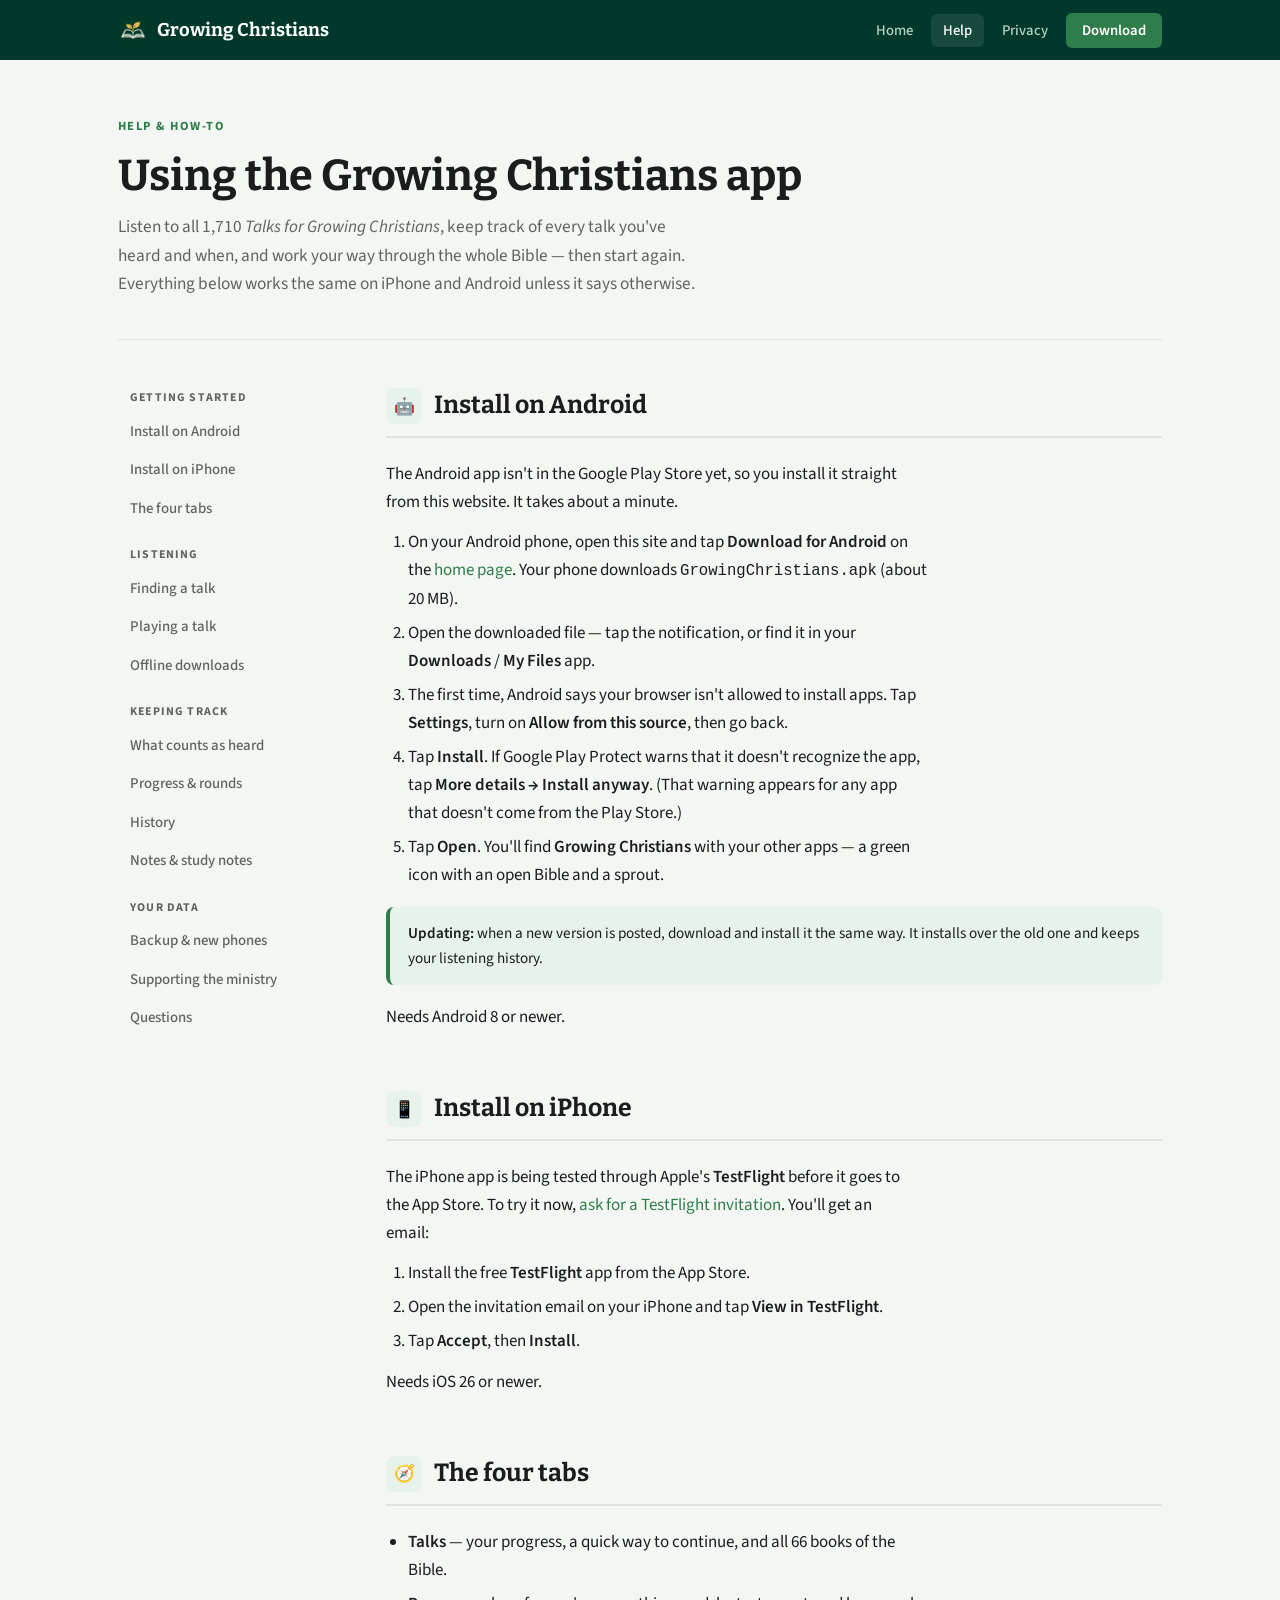
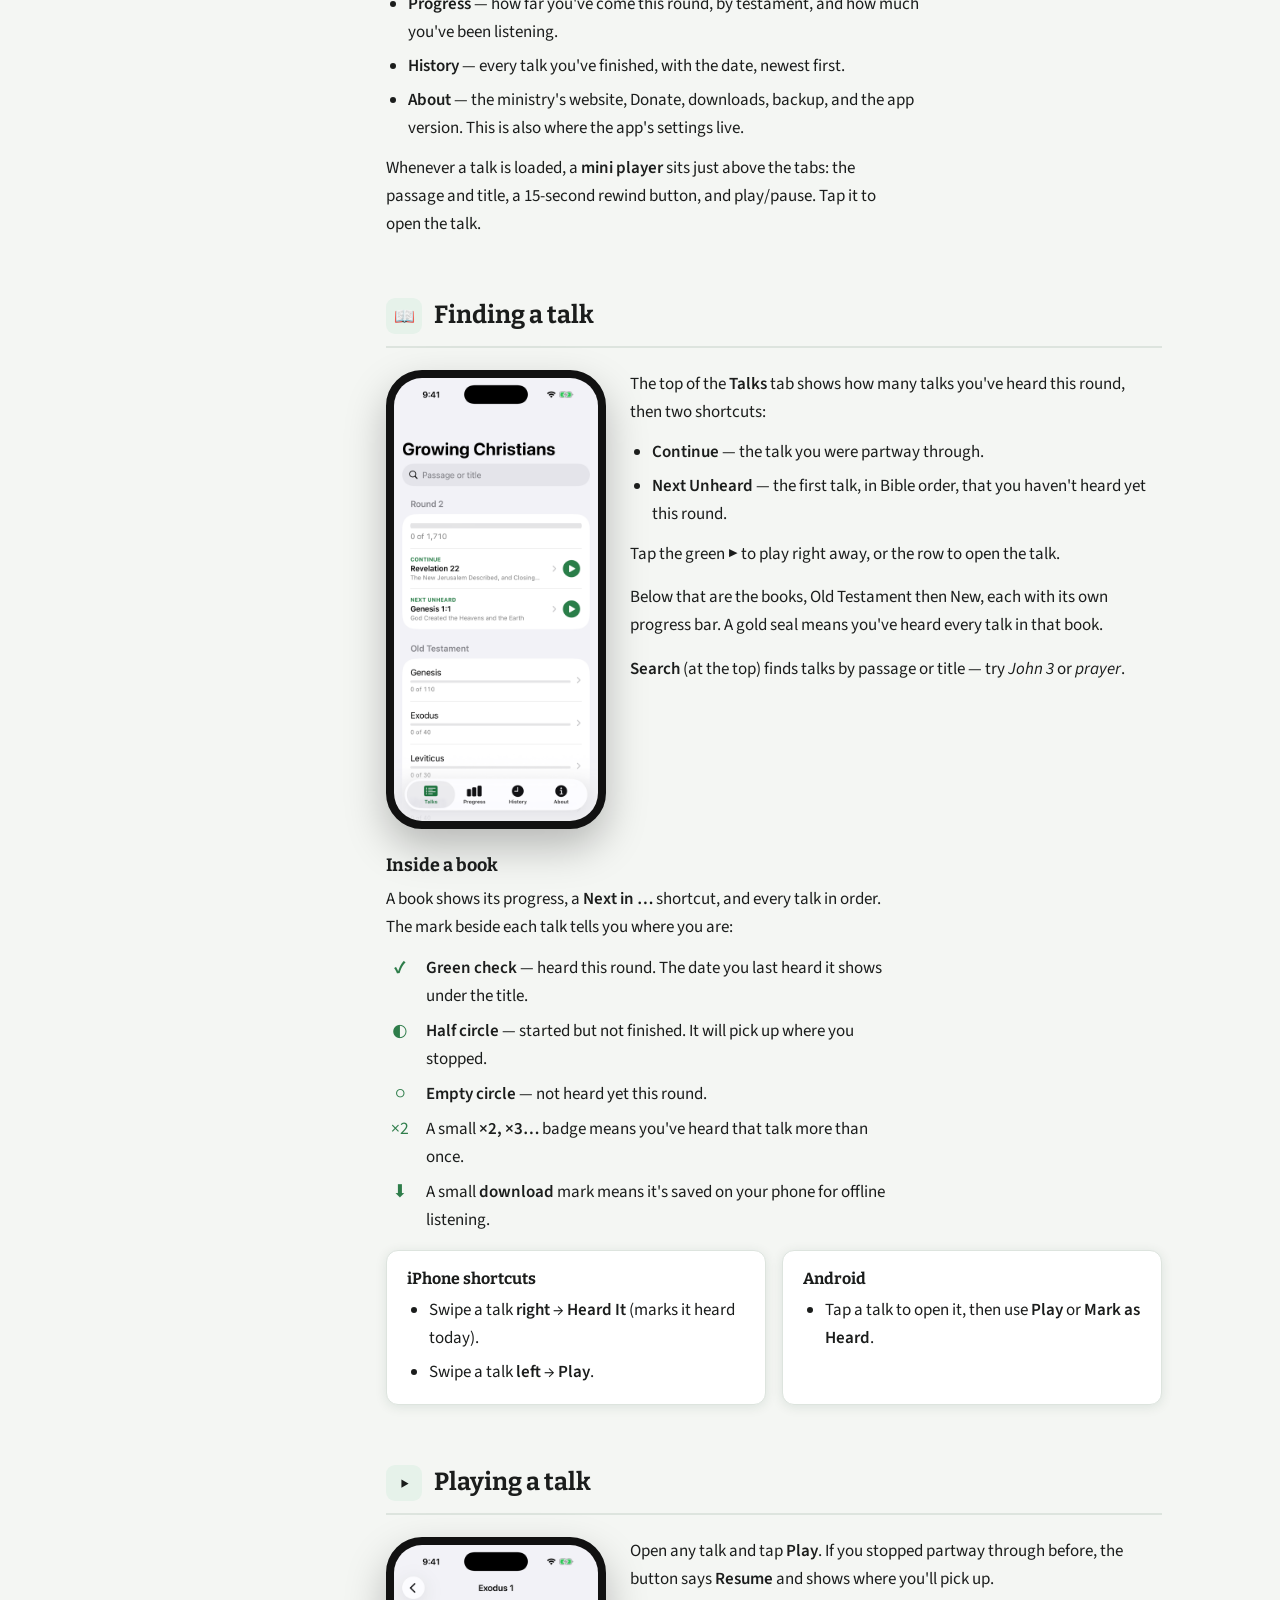
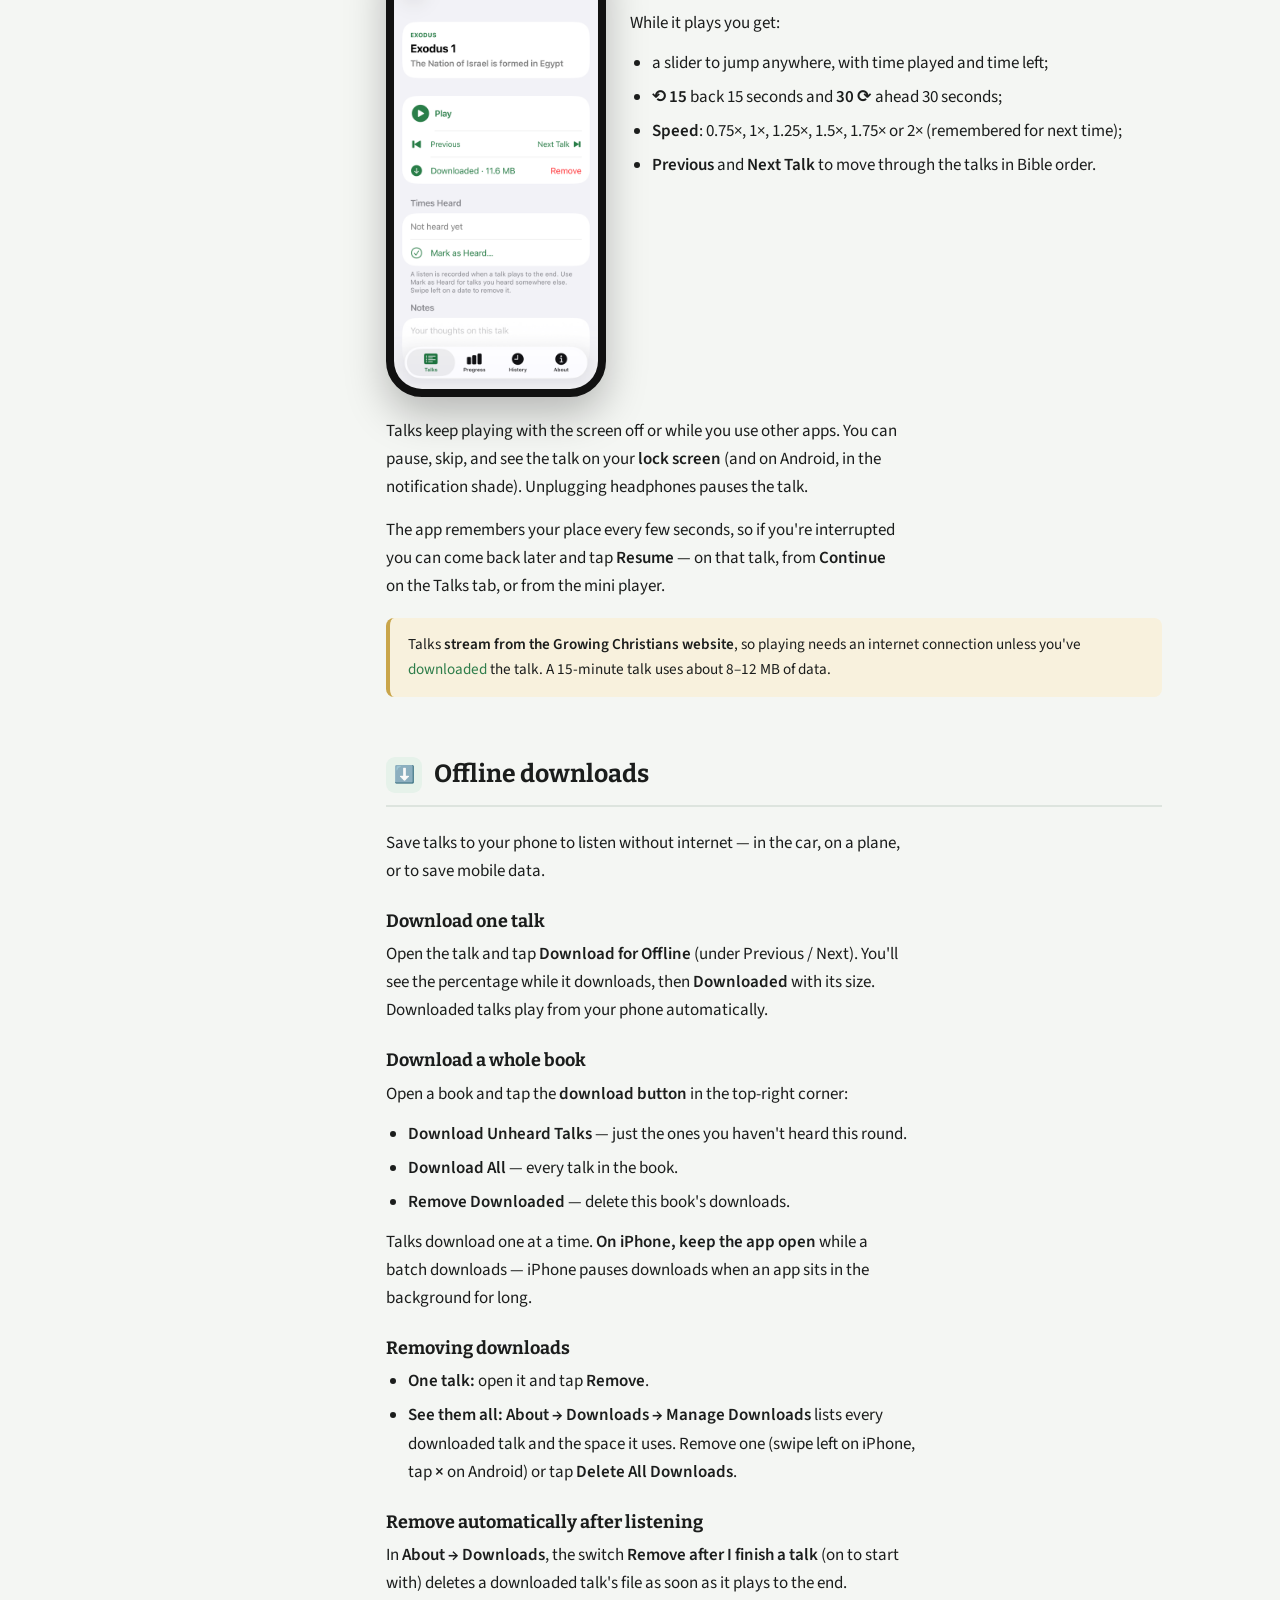
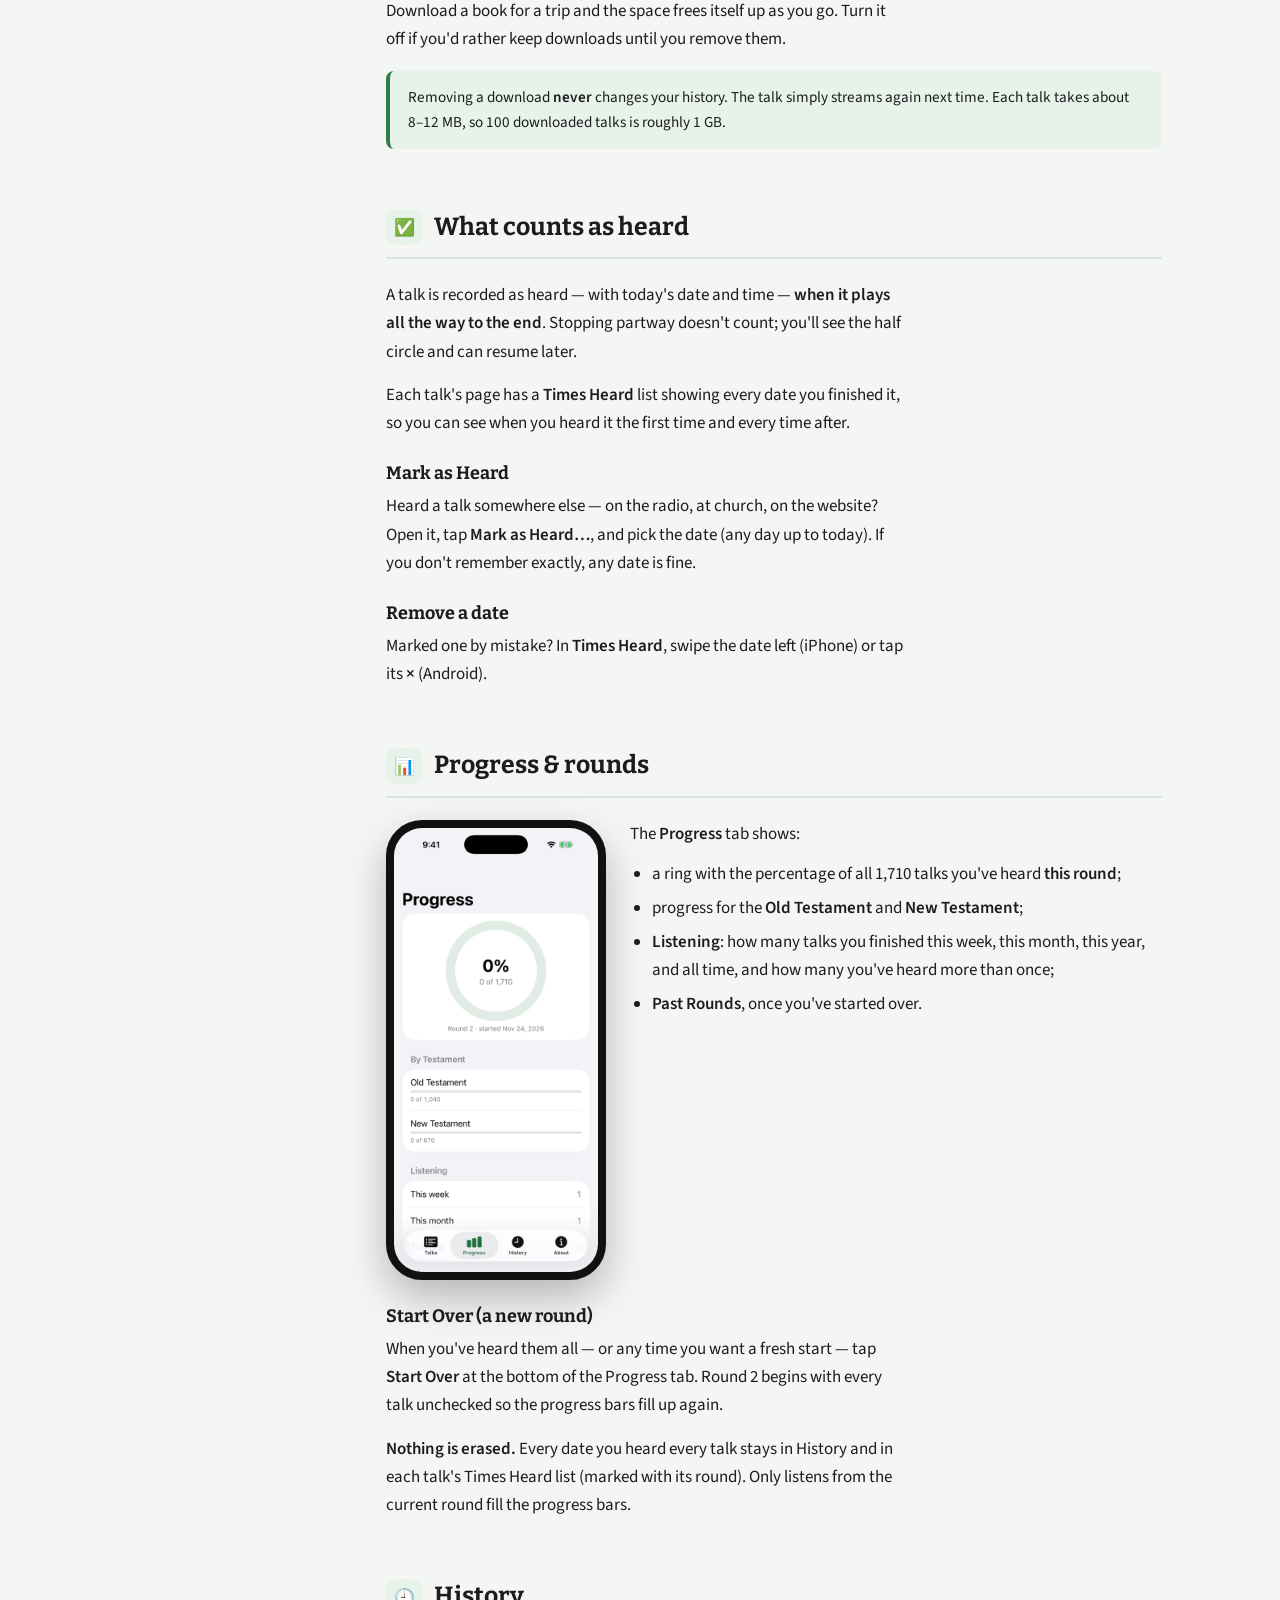
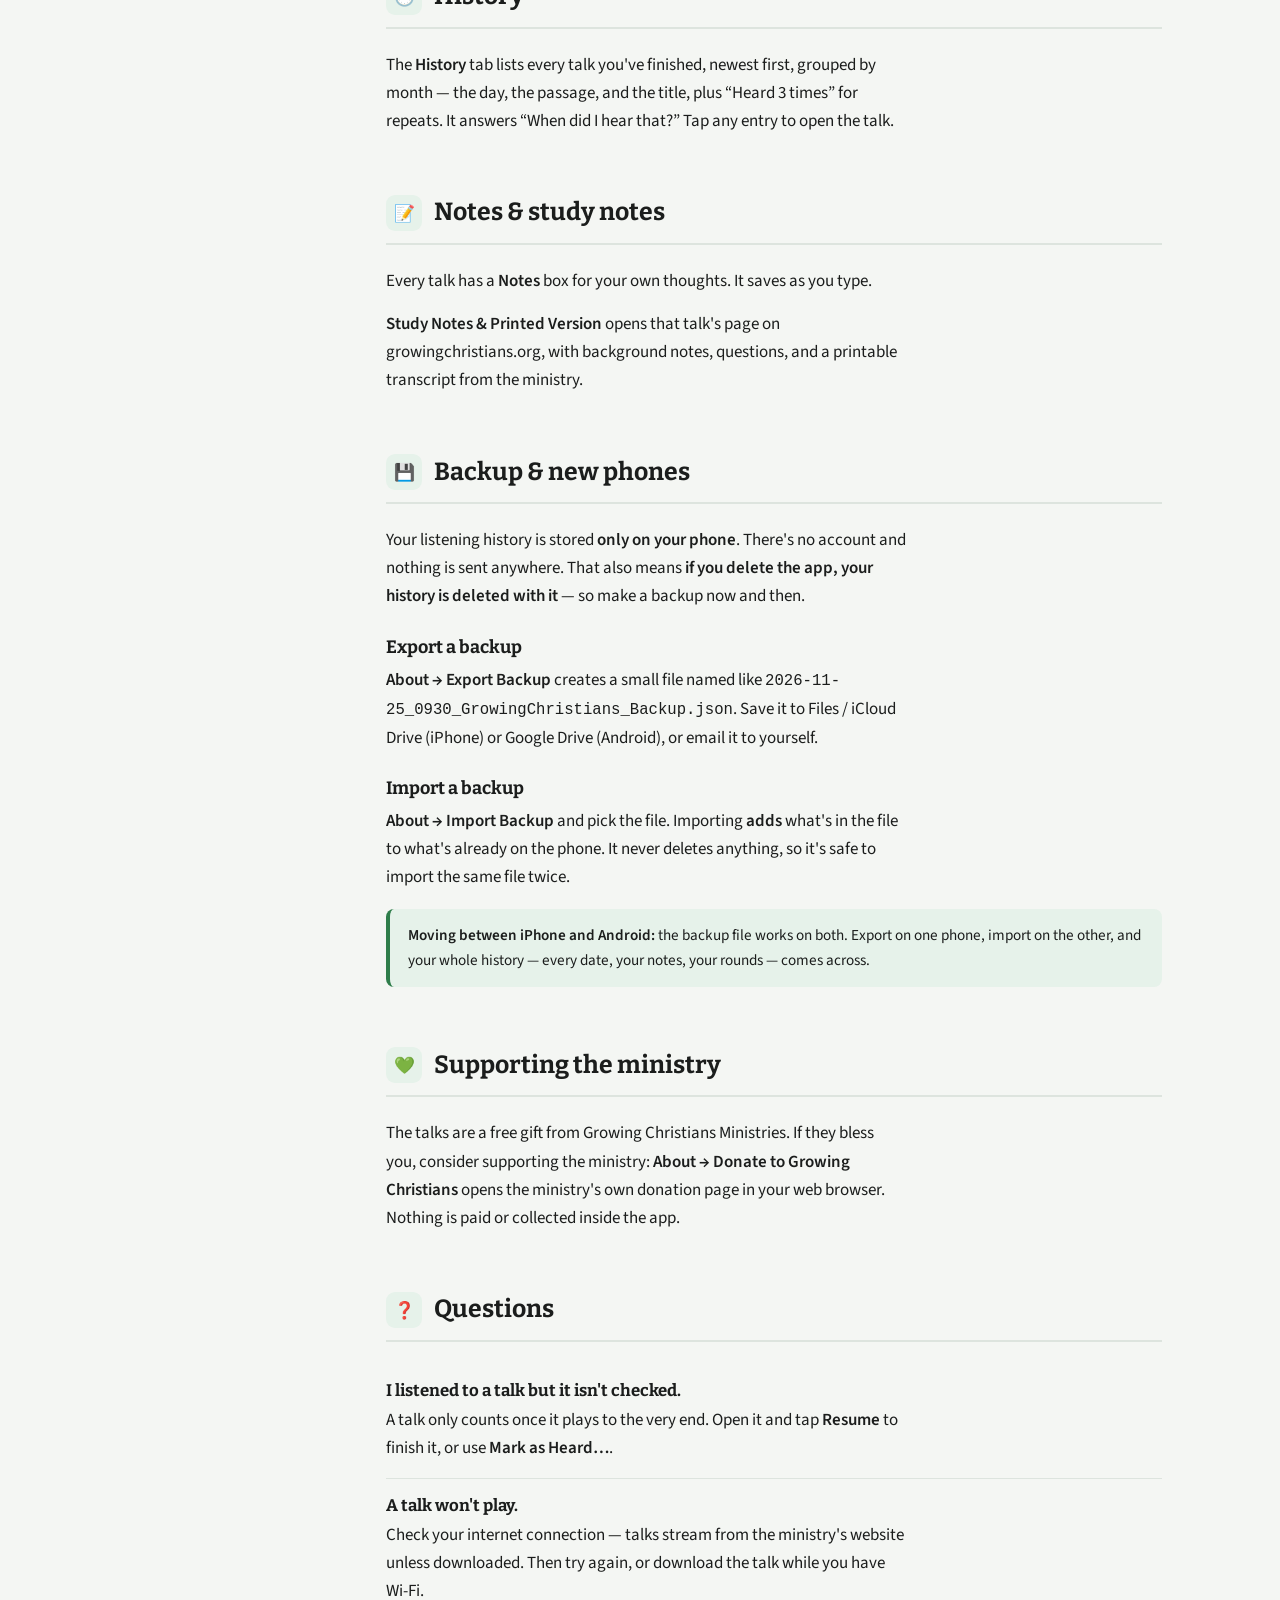
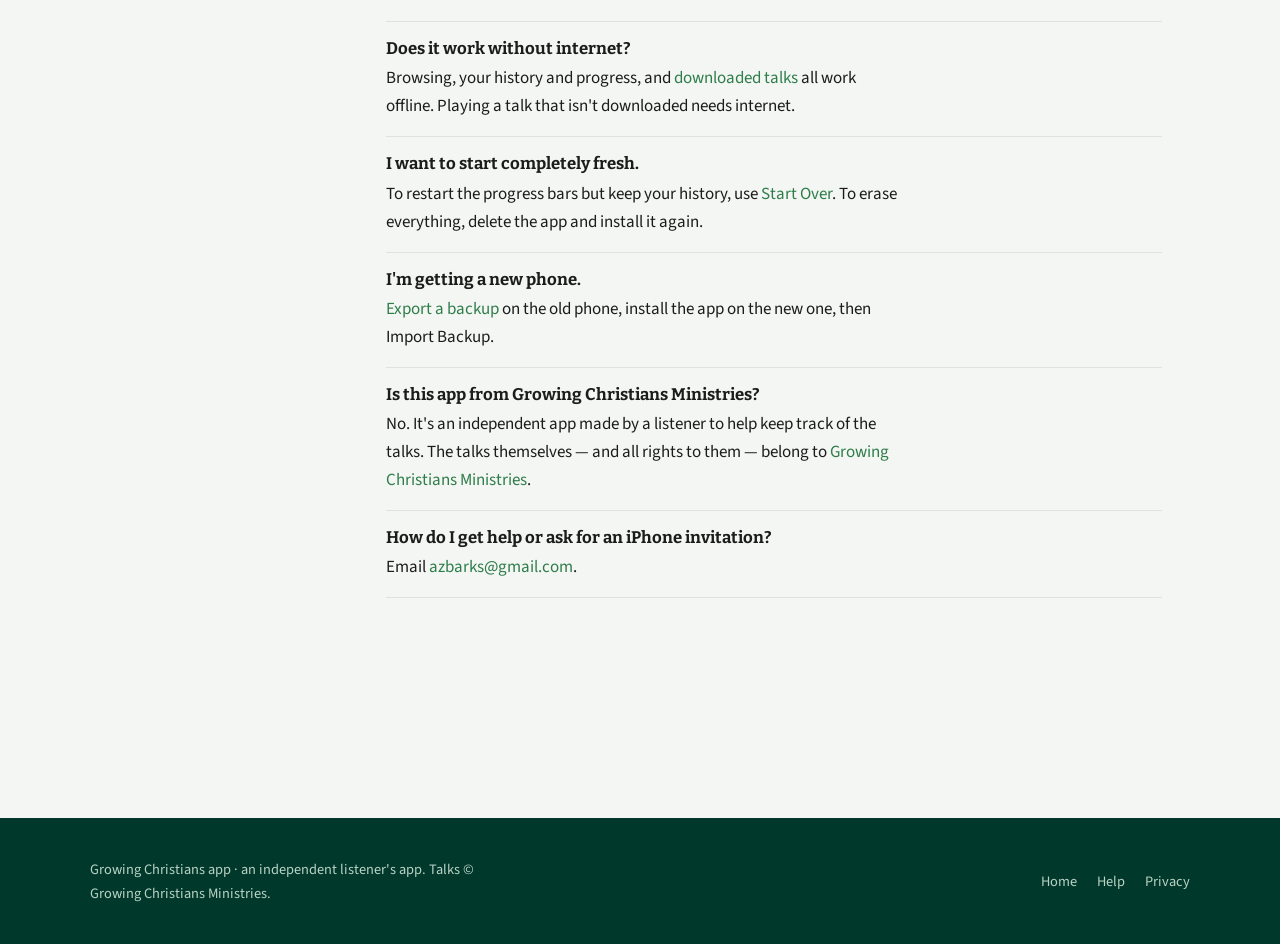
==== help.html @ f9cae535 "Growing Christians website: home, help, privacy, Android download Co-Authored-By: Claude Opus 5.5 <n" ====
<!DOCTYPE html>
<html lang="en">
<head>
<meta charset="UTF-8">
<meta name="viewport" content="width=device-width, initial-scale=1.0">
<title>Help — Growing Christians app</title>
<meta name="description" content="How to install and use the Growing Christians app: play the Talks for Growing Christians, keep track of what you've heard, download talks for offline listening, start a new round, and back up your history.">
<link rel="icon" type="image/png" href="images/favicon.png">
<link rel="apple-touch-icon" href="images/apple-touch-icon.png">
<link rel="stylesheet" href="style.css">
<style>
.help-hero { padding: 56px 0 40px; border-bottom: 1px solid var(--border); margin-bottom: 48px; }
.help-hero h1 { font-size: clamp(2rem, 4vw, 2.7rem); margin-top: .3em; }
.help-hero p { font-size: 1.08rem; color: var(--ink-muted); margin-top: .7em; }

.help-layout { display: grid; grid-template-columns: 220px minmax(0, 1fr); gap: 48px; align-items: start; }

.help-sidebar { position: sticky; top: 80px; }
.help-sidebar nav { display: flex; flex-direction: column; gap: 2px; }
.help-sidebar a {
  color: var(--ink-muted); font-size: .93rem; font-weight: 500;
  padding: 6px 12px; border-radius: 7px;
}
.help-sidebar a:hover { background: var(--accent-pale); color: var(--accent); text-decoration: none; }
.help-sidebar .group {
  font-size: .74rem; font-weight: 700; letter-spacing: .1em; text-transform: uppercase;
  color: var(--ink-muted); padding: 16px 12px 4px;
}
.help-sidebar .group:first-child { padding-top: 0; }

.help-section { margin-bottom: 60px; scroll-margin-top: 80px; }
.help-section h2 {
  font-size: 1.55rem; display: flex; align-items: center; gap: 12px;
  padding-bottom: 12px; border-bottom: 2px solid var(--border); margin-bottom: 22px;
}
.help-section h2 .ico {
  width: 36px; height: 36px; border-radius: 9px; background: var(--accent-pale);
  display: grid; place-items: center; font-size: 1.05rem; flex-shrink: 0;
}
.help-section h3 { font-size: 1.12rem; margin: 26px 0 8px; }
.help-section p, .help-section ul, .help-section ol { margin-bottom: 12px; }
.help-section li { max-width: 65ch; }

.two-phones { display: grid; grid-template-columns: 1fr 1fr; gap: 16px; margin: 16px 0; }
.two-phones .card { padding: 18px 20px; }
.two-phones h4 { font-size: 1rem; margin-bottom: 8px; }
.two-phones ol, .two-phones ul { margin: 0; }

.shot-row { display: flex; gap: 24px; align-items: flex-start; margin: 20px 0; }
.shot-row .phone { max-width: 220px; flex-shrink: 0; }
.shot-row .caption { flex: 1; }

.marks { list-style: none; padding: 0; }
.marks li { display: flex; gap: 12px; align-items: baseline; }
.marks .sym { width: 28px; text-align: center; font-size: 1.1rem; color: var(--accent); flex-shrink: 0; }

.faq-item { border-bottom: 1px solid var(--border); padding: 16px 0; }
.faq-item h3 { margin: 0 0 6px; font-size: 1.05rem; }
.faq-item p { margin: 0; }

@media (max-width: 860px) {
  .help-layout { grid-template-columns: minmax(0, 1fr); }
  .help-sidebar { display: none; }
  .two-phones { grid-template-columns: 1fr; }
  .shot-row { flex-direction: column; }
}
</style>
</head>
<body>

<nav class="site-nav">
  <div class="nav-inner">
    <a class="nav-logo" href="index.html"><img src="images/icon.png" alt="">Growing Christians</a>
    <ul class="nav-links">
      <li><a href="index.html">Home</a></li>
      <li><a href="help.html" aria-current="page">Help</a></li>
      <li><a href="privacy.html">Privacy</a></li>
      <li><a class="nav-cta" href="index.html#download">Download</a></li>
    </ul>
  </div>
</nav>

<main class="page-content">

  <header class="help-hero">
    <div class="eyebrow">Help &amp; How-To</div>
    <h1>Using the Growing Christians app</h1>
    <p>Listen to all 1,710 <em>Talks for Growing Christians</em>, keep track of every talk you've heard and when,
       and work your way through the whole Bible — then start again. Everything below works the same on
       iPhone and Android unless it says otherwise.</p>
  </header>

  <div class="help-layout">

    <aside class="help-sidebar">
      <nav>
        <div class="group">Getting started</div>
        <a href="#install-android">Install on Android</a>
        <a href="#install-iphone">Install on iPhone</a>
        <a href="#tour">The four tabs</a>
        <div class="group">Listening</div>
        <a href="#talks">Finding a talk</a>
        <a href="#playing">Playing a talk</a>
        <a href="#offline">Offline downloads</a>
        <div class="group">Keeping track</div>
        <a href="#heard">What counts as heard</a>
        <a href="#progress">Progress &amp; rounds</a>
        <a href="#history">History</a>
        <a href="#notes">Notes &amp; study notes</a>
        <div class="group">Your data</div>
        <a href="#backup">Backup &amp; new phones</a>
        <a href="#donate">Supporting the ministry</a>
        <a href="#faq">Questions</a>
      </nav>
    </aside>

    <div class="help-content">

      <!-- ───────────────────────── Install: Android ───────────────────────── -->
      <section class="help-section" id="install-android">
        <h2><span class="ico">🤖</span>Install on Android</h2>
        <p>The Android app isn't in the Google Play Store yet, so you install it straight from this website.
           It takes about a minute.</p>
        <ol>
          <li>On your Android phone, open this site and tap <strong>Download for Android</strong> on the
              <a href="index.html#download">home page</a>. Your phone downloads <code>GrowingChristians.apk</code> (about 20 MB).</li>
          <li>Open the downloaded file — tap the notification, or find it in your <strong>Downloads</strong> / <strong>My Files</strong> app.</li>
          <li>The first time, Android says your browser isn't allowed to install apps. Tap <strong>Settings</strong>,
              turn on <strong>Allow from this source</strong>, then go back.</li>
          <li>Tap <strong>Install</strong>. If Google Play Protect warns that it doesn't recognize the app, tap
              <strong>More details → Install anyway</strong>. (That warning appears for any app that doesn't come from the Play Store.)</li>
          <li>Tap <strong>Open</strong>. You'll find <strong>Growing Christians</strong> with your other apps — a green icon with an open Bible and a sprout.</li>
        </ol>
        <div class="tip"><strong>Updating:</strong> when a new version is posted, download and install it the same way.
          It installs over the old one and keeps your listening history.</div>
        <p>Needs Android 8 or newer.</p>
      </section>

      <!-- ───────────────────────── Install: iPhone ───────────────────────── -->
      <section class="help-section" id="install-iphone">
        <h2><span class="ico">📱</span>Install on iPhone</h2>
        <p>The iPhone app is being tested through Apple's <strong>TestFlight</strong> before it goes to the App Store.
           To try it now, <a href="#faq-contact">ask for a TestFlight invitation</a>. You'll get an email:</p>
        <ol>
          <li>Install the free <strong>TestFlight</strong> app from the App Store.</li>
          <li>Open the invitation email on your iPhone and tap <strong>View in TestFlight</strong>.</li>
          <li>Tap <strong>Accept</strong>, then <strong>Install</strong>.</li>
        </ol>
        <p>Needs iOS 26 or newer.</p>
      </section>

      <!-- ───────────────────────── Tour ───────────────────────── -->
      <section class="help-section" id="tour">
        <h2><span class="ico">🧭</span>The four tabs</h2>
        <ul>
          <li><strong>Talks</strong> — your progress, a quick way to continue, and all 66 books of the Bible.</li>
          <li><strong>Progress</strong> — how far you've come this round, by testament, and how much you've been listening.</li>
          <li><strong>History</strong> — every talk you've finished, with the date, newest first.</li>
          <li><strong>About</strong> — the ministry's website, Donate, downloads, backup, and the app version. This is also where the app's settings live.</li>
        </ul>
        <p>Whenever a talk is loaded, a <strong>mini player</strong> sits just above the tabs: the passage and title,
           a 15-second rewind button, and play/pause. Tap it to open the talk.</p>
      </section>

      <!-- ───────────────────────── Talks ───────────────────────── -->
      <section class="help-section" id="talks">
        <h2><span class="ico">📖</span>Finding a talk</h2>
        <div class="shot-row">
          <img class="phone" src="images/shot-talks.png" alt="The Talks tab: overall progress bar, Continue and Next Unheard, then the books of the Old Testament">
          <div class="caption">
            <p>The top of the <strong>Talks</strong> tab shows how many talks you've heard this round, then two shortcuts:</p>
            <ul>
              <li><strong>Continue</strong> — the talk you were partway through.</li>
              <li><strong>Next Unheard</strong> — the first talk, in Bible order, that you haven't heard yet this round.</li>
            </ul>
            <p>Tap the green ▶ to play right away, or the row to open the talk.</p>
            <p>Below that are the books, Old Testament then New, each with its own progress bar. A gold seal means you've heard every talk in that book.</p>
            <p><strong>Search</strong> (at the top) finds talks by passage or title — try <em>John 3</em> or <em>prayer</em>.</p>
          </div>
        </div>

        <h3>Inside a book</h3>
        <p>A book shows its progress, a <strong>Next in …</strong> shortcut, and every talk in order. The mark beside each talk tells you where you are:</p>
        <ul class="marks">
          <li><span class="sym">✔︎</span><span><strong>Green check</strong> — heard this round. The date you last heard it shows under the title.</span></li>
          <li><span class="sym">◐</span><span><strong>Half circle</strong> — started but not finished. It will pick up where you stopped.</span></li>
          <li><span class="sym">○</span><span><strong>Empty circle</strong> — not heard yet this round.</span></li>
          <li><span class="sym">×2</span><span>A small <strong>×2, ×3…</strong> badge means you've heard that talk more than once.</span></li>
          <li><span class="sym">⬇︎</span><span>A small <strong>download</strong> mark means it's saved on your phone for offline listening.</span></li>
        </ul>
        <div class="two-phones">
          <div class="card"><h4>iPhone shortcuts</h4>
            <ul><li>Swipe a talk <strong>right</strong> → <strong>Heard It</strong> (marks it heard today).</li>
                <li>Swipe a talk <strong>left</strong> → <strong>Play</strong>.</li></ul></div>
          <div class="card"><h4>Android</h4>
            <ul><li>Tap a talk to open it, then use <strong>Play</strong> or <strong>Mark as Heard</strong>.</li></ul></div>
        </div>
      </section>

      <!-- ───────────────────────── Playing ───────────────────────── -->
      <section class="help-section" id="playing">
        <h2><span class="ico">▶️</span>Playing a talk</h2>
        <div class="shot-row">
          <img class="phone" src="images/shot-talk.png" alt="A talk's page: Play, Previous and Next Talk, Downloaded, Times Heard, Notes">
          <div class="caption">
            <p>Open any talk and tap <strong>Play</strong>. If you stopped partway through before, the button says
               <strong>Resume</strong> and shows where you'll pick up.</p>
            <p>While it plays you get:</p>
            <ul>
              <li>a slider to jump anywhere, with time played and time left;</li>
              <li><strong>⟲ 15</strong> back 15 seconds and <strong>30 ⟳</strong> ahead 30 seconds;</li>
              <li><strong>Speed</strong>: 0.75×, 1×, 1.25×, 1.5×, 1.75× or 2× (remembered for next time);</li>
              <li><strong>Previous</strong> and <strong>Next Talk</strong> to move through the talks in Bible order.</li>
            </ul>
          </div>
        </div>
        <p>Talks keep playing with the screen off or while you use other apps. You can pause, skip, and see the talk
           on your <strong>lock screen</strong> (and on Android, in the notification shade). Unplugging headphones pauses the talk.</p>
        <p>The app remembers your place every few seconds, so if you're interrupted you can come back later and
           tap <strong>Resume</strong> — on that talk, from <strong>Continue</strong> on the Talks tab, or from the mini player.</p>
        <div class="note">Talks <strong>stream from the Growing Christians website</strong>, so playing needs an internet
          connection unless you've <a href="#offline">downloaded</a> the talk. A 15-minute talk uses about 8–12 MB of data.</div>
      </section>

      <!-- ───────────────────────── Offline ───────────────────────── -->
      <section class="help-section" id="offline">
        <h2><span class="ico">⬇️</span>Offline downloads</h2>
        <p>Save talks to your phone to listen without internet — in the car, on a plane, or to save mobile data.</p>
        <h3>Download one talk</h3>
        <p>Open the talk and tap <strong>Download for Offline</strong> (under Previous / Next). You'll see the percentage
           while it downloads, then <strong>Downloaded</strong> with its size. Downloaded talks play from your phone automatically.</p>
        <h3>Download a whole book</h3>
        <p>Open a book and tap the <strong>download button</strong> in the top-right corner:</p>
        <ul>
          <li><strong>Download Unheard Talks</strong> — just the ones you haven't heard this round.</li>
          <li><strong>Download All</strong> — every talk in the book.</li>
          <li><strong>Remove Downloaded</strong> — delete this book's downloads.</li>
        </ul>
        <p>Talks download one at a time. <strong>On iPhone, keep the app open</strong> while a batch downloads —
           iPhone pauses downloads when an app sits in the background for long.</p>

        <h3>Removing downloads</h3>
        <ul>
          <li><strong>One talk:</strong> open it and tap <strong>Remove</strong>.</li>
          <li><strong>See them all:</strong> <strong>About → Downloads → Manage Downloads</strong> lists every downloaded talk and the
              space it uses. Remove one (swipe left on iPhone, tap <strong>×</strong> on Android) or tap <strong>Delete All Downloads</strong>.</li>
        </ul>

        <h3 id="auto-remove">Remove automatically after listening</h3>
        <p>In <strong>About → Downloads</strong>, the switch <strong>Remove after I finish a talk</strong> (on to start with)
           deletes a downloaded talk's file as soon as it plays to the end. Download a book for a trip and the space
           frees itself up as you go. Turn it off if you'd rather keep downloads until you remove them.</p>
        <div class="tip">Removing a download <strong>never</strong> changes your history. The talk simply streams again next time.
          Each talk takes about 8–12 MB, so 100 downloaded talks is roughly 1 GB.</div>
      </section>

      <!-- ───────────────────────── Heard ───────────────────────── -->
      <section class="help-section" id="heard">
        <h2><span class="ico">✅</span>What counts as heard</h2>
        <p>A talk is recorded as heard — with today's date and time — <strong>when it plays all the way to the end</strong>.
           Stopping partway doesn't count; you'll see the half circle and can resume later.</p>
        <p>Each talk's page has a <strong>Times Heard</strong> list showing every date you finished it, so you can
           see when you heard it the first time and every time after.</p>
        <h3>Mark as Heard</h3>
        <p>Heard a talk somewhere else — on the radio, at church, on the website? Open it, tap
           <strong>Mark as Heard…</strong>, and pick the date (any day up to today). If you don't remember exactly, any date is fine.</p>
        <h3>Remove a date</h3>
        <p>Marked one by mistake? In <strong>Times Heard</strong>, swipe the date left (iPhone) or tap its <strong>×</strong> (Android).</p>
      </section>

      <!-- ───────────────────────── Progress ───────────────────────── -->
      <section class="help-section" id="progress">
        <h2><span class="ico">📊</span>Progress &amp; rounds</h2>
        <div class="shot-row">
          <img class="phone" src="images/shot-progress.png" alt="The Progress tab: a ring showing percent heard this round, then Old and New Testament bars and listening counts">
          <div class="caption">
            <p>The <strong>Progress</strong> tab shows:</p>
            <ul>
              <li>a ring with the percentage of all 1,710 talks you've heard <strong>this round</strong>;</li>
              <li>progress for the <strong>Old Testament</strong> and <strong>New Testament</strong>;</li>
              <li><strong>Listening</strong>: how many talks you finished this week, this month, this year, and all time, and how many you've heard more than once;</li>
              <li><strong>Past Rounds</strong>, once you've started over.</li>
            </ul>
          </div>
        </div>
        <h3>Start Over (a new round)</h3>
        <p>When you've heard them all — or any time you want a fresh start — tap <strong>Start Over</strong> at the bottom of
           the Progress tab. Round 2 begins with every talk unchecked so the progress bars fill up again.</p>
        <p><strong>Nothing is erased.</strong> Every date you heard every talk stays in History and in each talk's
           Times Heard list (marked with its round). Only listens from the current round fill the progress bars.</p>
      </section>

      <!-- ───────────────────────── History ───────────────────────── -->
      <section class="help-section" id="history">
        <h2><span class="ico">🕘</span>History</h2>
        <p>The <strong>History</strong> tab lists every talk you've finished, newest first, grouped by month — the day, the passage,
           and the title, plus “Heard 3 times” for repeats. It answers “When did I hear that?” Tap any entry to open the talk.</p>
      </section>

      <!-- ───────────────────────── Notes ───────────────────────── -->
      <section class="help-section" id="notes">
        <h2><span class="ico">📝</span>Notes &amp; study notes</h2>
        <p>Every talk has a <strong>Notes</strong> box for your own thoughts. It saves as you type.</p>
        <p><strong>Study Notes &amp; Printed Version</strong> opens that talk's page on growingchristians.org, with background notes,
           questions, and a printable transcript from the ministry.</p>
      </section>

      <!-- ───────────────────────── Backup ───────────────────────── -->
      <section class="help-section" id="backup">
        <h2><span class="ico">💾</span>Backup &amp; new phones</h2>
        <p>Your listening history is stored <strong>only on your phone</strong>. There's no account and nothing is sent anywhere.
           That also means <strong>if you delete the app, your history is deleted with it</strong> — so make a backup now and then.</p>
        <h3>Export a backup</h3>
        <p><strong>About → Export Backup</strong> creates a small file named like
           <code>2026-11-25_0930_GrowingChristians_Backup.json</code>. Save it to Files / iCloud Drive (iPhone) or
           Google Drive (Android), or email it to yourself.</p>
        <h3>Import a backup</h3>
        <p><strong>About → Import Backup</strong> and pick the file. Importing <strong>adds</strong> what's in the file to what's
           already on the phone. It never deletes anything, so it's safe to import the same file twice.</p>
        <div class="tip"><strong>Moving between iPhone and Android:</strong> the backup file works on both. Export on one phone,
          import on the other, and your whole history — every date, your notes, your rounds — comes across.</div>
      </section>

      <!-- ───────────────────────── Donate ───────────────────────── -->
      <section class="help-section" id="donate">
        <h2><span class="ico">💚</span>Supporting the ministry</h2>
        <p>The talks are a free gift from Growing Christians Ministries. If they bless you, consider supporting the ministry:
           <strong>About → Donate to Growing Christians</strong> opens the ministry's own donation page in your web browser.
           Nothing is paid or collected inside the app.</p>
      </section>

      <!-- ───────────────────────── FAQ ───────────────────────── -->
      <section class="help-section" id="faq">
        <h2><span class="ico">❓</span>Questions</h2>

        <div class="faq-item">
          <h3>I listened to a talk but it isn't checked.</h3>
          <p>A talk only counts once it plays to the very end. Open it and tap <strong>Resume</strong> to finish it, or use
             <strong>Mark as Heard…</strong>.</p>
        </div>
        <div class="faq-item">
          <h3>A talk won't play.</h3>
          <p>Check your internet connection — talks stream from the ministry's website unless downloaded. Then try again,
             or download the talk while you have Wi-Fi.</p>
        </div>
        <div class="faq-item">
          <h3>Does it work without internet?</h3>
          <p>Browsing, your history and progress, and <a href="#offline">downloaded talks</a> all work offline. Playing a talk
             that isn't downloaded needs internet.</p>
        </div>
        <div class="faq-item">
          <h3>I want to start completely fresh.</h3>
          <p>To restart the progress bars but keep your history, use <a href="#progress">Start Over</a>. To erase everything,
             delete the app and install it again.</p>
        </div>
        <div class="faq-item">
          <h3>I'm getting a new phone.</h3>
          <p><a href="#backup">Export a backup</a> on the old phone, install the app on the new one, then Import Backup.</p>
        </div>
        <div class="faq-item">
          <h3>Is this app from Growing Christians Ministries?</h3>
          <p>No. It's an independent app made by a listener to help keep track of the talks. The talks themselves —
             and all rights to them — belong to <a href="https://www.growingchristians.org/talks-for-growing-christians">Growing Christians Ministries</a>.</p>
        </div>
        <div class="faq-item" id="faq-contact">
          <h3>How do I get help or ask for an iPhone invitation?</h3>
          <p>Email <a href="mailto:azbarks@gmail.com?subject=Growing%20Christians%20app">azbarks@gmail.com</a>.</p>
        </div>
      </section>

    </div>
  </div>
</main>

<footer class="site-footer">
  <div class="footer-inner">
    <p>Growing Christians app · an independent listener's app. Talks © Growing Christians Ministries.</p>
    <ul class="footer-links">
      <li><a href="index.html">Home</a></li>
      <li><a href="help.html">Help</a></li>
      <li><a href="privacy.html">Privacy</a></li>
    </ul>
  </div>
</footer>

</body>
</html>
---- style.css ----
/* Growing Christians — shared stylesheet
   Same layout system as the BookIt / GrillIt / PrayIt / RememberIt sites; colors from the
   app: deep green icon background and the app's green accent. */

@import url('https://fonts.googleapis.com/css2?family=Bitter:ital,wght@0,500;0,700;0,800;1,500&family=Source+Sans+3:wght@400;500;600;700&display=swap');

/* ── Tokens ── */
:root {
  --ink:          #1B1D1C;
  --ink-muted:    #5C6560;
  --deep:         #00382B;   /* icon background */
  --accent:       #2E7D4A;   /* app accent */
  --accent-dark:  #23613A;
  --accent-pale:  #E6F2EA;
  --gold:         #C9A54A;
  --gold-pale:    #F8F1DD;
  --ground:       #F4F6F3;
  --surface:      #FFFFFF;
  --border:       #DDE4DE;
  --nav-bg:       #00382B;
  --nav-text:     #B9D3C4;
  --radius:       12px;
  --shadow:       0 2px 12px rgba(0,56,43,.10);
}

@media (prefers-color-scheme: dark) {
  :root {
    --ink:          #EDF2EE;
    --ink-muted:    #A2B0A7;
    --deep:         #00261D;
    --accent:       #5DBB7E;
    --accent-dark:  #4CA46B;
    --accent-pale:  #16291E;
    --gold:         #E0C06A;
    --gold-pale:    #2A2614;
    --ground:       #0C1411;
    --surface:      #15201B;
    --border:       #26352D;
    --nav-bg:       #00261D;
    --nav-text:     #94B3A1;
    --shadow:       0 2px 16px rgba(0,0,0,.45);
  }
}

/* ── Base ── */
*, *::before, *::after { box-sizing: border-box; margin: 0; padding: 0; }
html { scroll-behavior: smooth; }
body {
  font-family: 'Source Sans 3', system-ui, sans-serif;
  font-size: 17px;
  line-height: 1.65;
  color: var(--ink);
  background: var(--ground);
  -webkit-font-smoothing: antialiased;
}
h1, h2, h3, h4 {
  font-family: 'Bitter', Georgia, serif;
  font-weight: 700;
  line-height: 1.2;
  text-wrap: balance;
  color: var(--ink);
}
a { color: var(--accent); text-decoration: none; }
a:hover { text-decoration: underline; }
a:focus-visible { outline: 2px solid var(--gold); outline-offset: 3px; border-radius: 2px; }
p { max-width: 65ch; }
p + p { margin-top: .9em; }
ul, ol { padding-left: 1.3em; }
li + li { margin-top: .35em; }
strong { font-weight: 600; }
code { overflow-wrap: anywhere; font-size: .92em; }
img { max-width: 100%; }

/* ── Nav ── */
.site-nav { position: sticky; top: 0; z-index: 100; background: var(--nav-bg); }
.nav-inner {
  max-width: 1100px; margin: 0 auto; padding: 0 28px; height: 60px;
  display: flex; align-items: center; justify-content: space-between; gap: 24px;
}
.nav-logo {
  font-family: 'Bitter', serif; font-size: 1.15rem; font-weight: 700; color: #fff;
  display: flex; align-items: center; gap: 9px;
}
.nav-logo:hover { text-decoration: none; }
.nav-logo img { width: 30px; height: 30px; border-radius: 7px; display: block; }
.nav-links { display: flex; align-items: center; gap: 6px; list-style: none; padding: 0; }
.nav-links li + li { margin-top: 0; }
.nav-links a {
  color: var(--nav-text); font-size: .92rem; font-weight: 500;
  padding: 6px 12px; border-radius: 6px;
}
.nav-links a:hover, .nav-links a[aria-current="page"] {
  color: #fff; background: rgba(255,255,255,.09); text-decoration: none;
}
.nav-links .nav-cta { background: var(--accent); color: #fff; font-weight: 600; padding: 7px 16px; }
.nav-links .nav-cta:hover { background: var(--accent-dark); }

/* ── Layout ── */
.page-content { max-width: 1100px; margin: 0 auto; padding: 0 28px 80px; }

/* ── Buttons ── */
.btn {
  display: inline-flex; align-items: center; gap: 8px;
  padding: 13px 24px; border-radius: 10px;
  font-family: inherit; font-size: 1rem; font-weight: 600;
  border: none; cursor: pointer;
  transition: transform .12s, box-shadow .12s;
}
.btn:hover { transform: translateY(-1px); box-shadow: 0 4px 14px rgba(0,0,0,.18); text-decoration: none; }
.btn-primary { background: var(--accent); color: #fff; }
.btn-primary:hover { background: var(--accent-dark); }
.btn-ghost { background: transparent; color: var(--ink); border: 1.5px solid var(--border); }
.btn-ghost:hover { background: var(--accent-pale); }
.btn small { font-weight: 400; opacity: .85; }

/* ── Cards / utilities ── */
.eyebrow {
  font-size: .78rem; font-weight: 700; letter-spacing: .12em;
  text-transform: uppercase; color: var(--accent);
}
.card {
  background: var(--surface); border: 1px solid var(--border);
  border-radius: var(--radius); padding: 26px; box-shadow: var(--shadow);
}
.note {
  background: var(--gold-pale); border-left: 4px solid var(--gold);
  border-radius: 8px; padding: 14px 18px; font-size: .95rem; margin: 18px 0;
}
.tip {
  background: var(--accent-pale); border-left: 4px solid var(--accent);
  border-radius: 8px; padding: 14px 18px; font-size: .95rem; margin: 18px 0;
}
.phone {
  width: 100%; max-width: 280px; border-radius: 36px;
  border: 8px solid #111; box-shadow: 0 18px 40px rgba(0,0,0,.25); display: block;
  background: #111;
}

/* ── Footer ── */
.site-footer { background: var(--nav-bg); color: var(--nav-text); padding: 40px 28px; margin-top: 80px; font-size: .9rem; }
.footer-inner {
  max-width: 1100px; margin: 0 auto;
  display: flex; justify-content: space-between; align-items: center; flex-wrap: wrap; gap: 16px;
}
.footer-inner p { max-width: 60ch; }
.footer-links { display: flex; gap: 20px; list-style: none; padding: 0; }
.footer-links li + li { margin-top: 0; }
.footer-links a { color: var(--nav-text); }
.footer-links a:hover { color: #fff; }

@media (max-width: 640px) {
  .nav-links li:not(:last-child) { display: none; }
  .nav-inner { padding: 0 16px; }
  .page-content { padding: 0 16px 60px; }
}
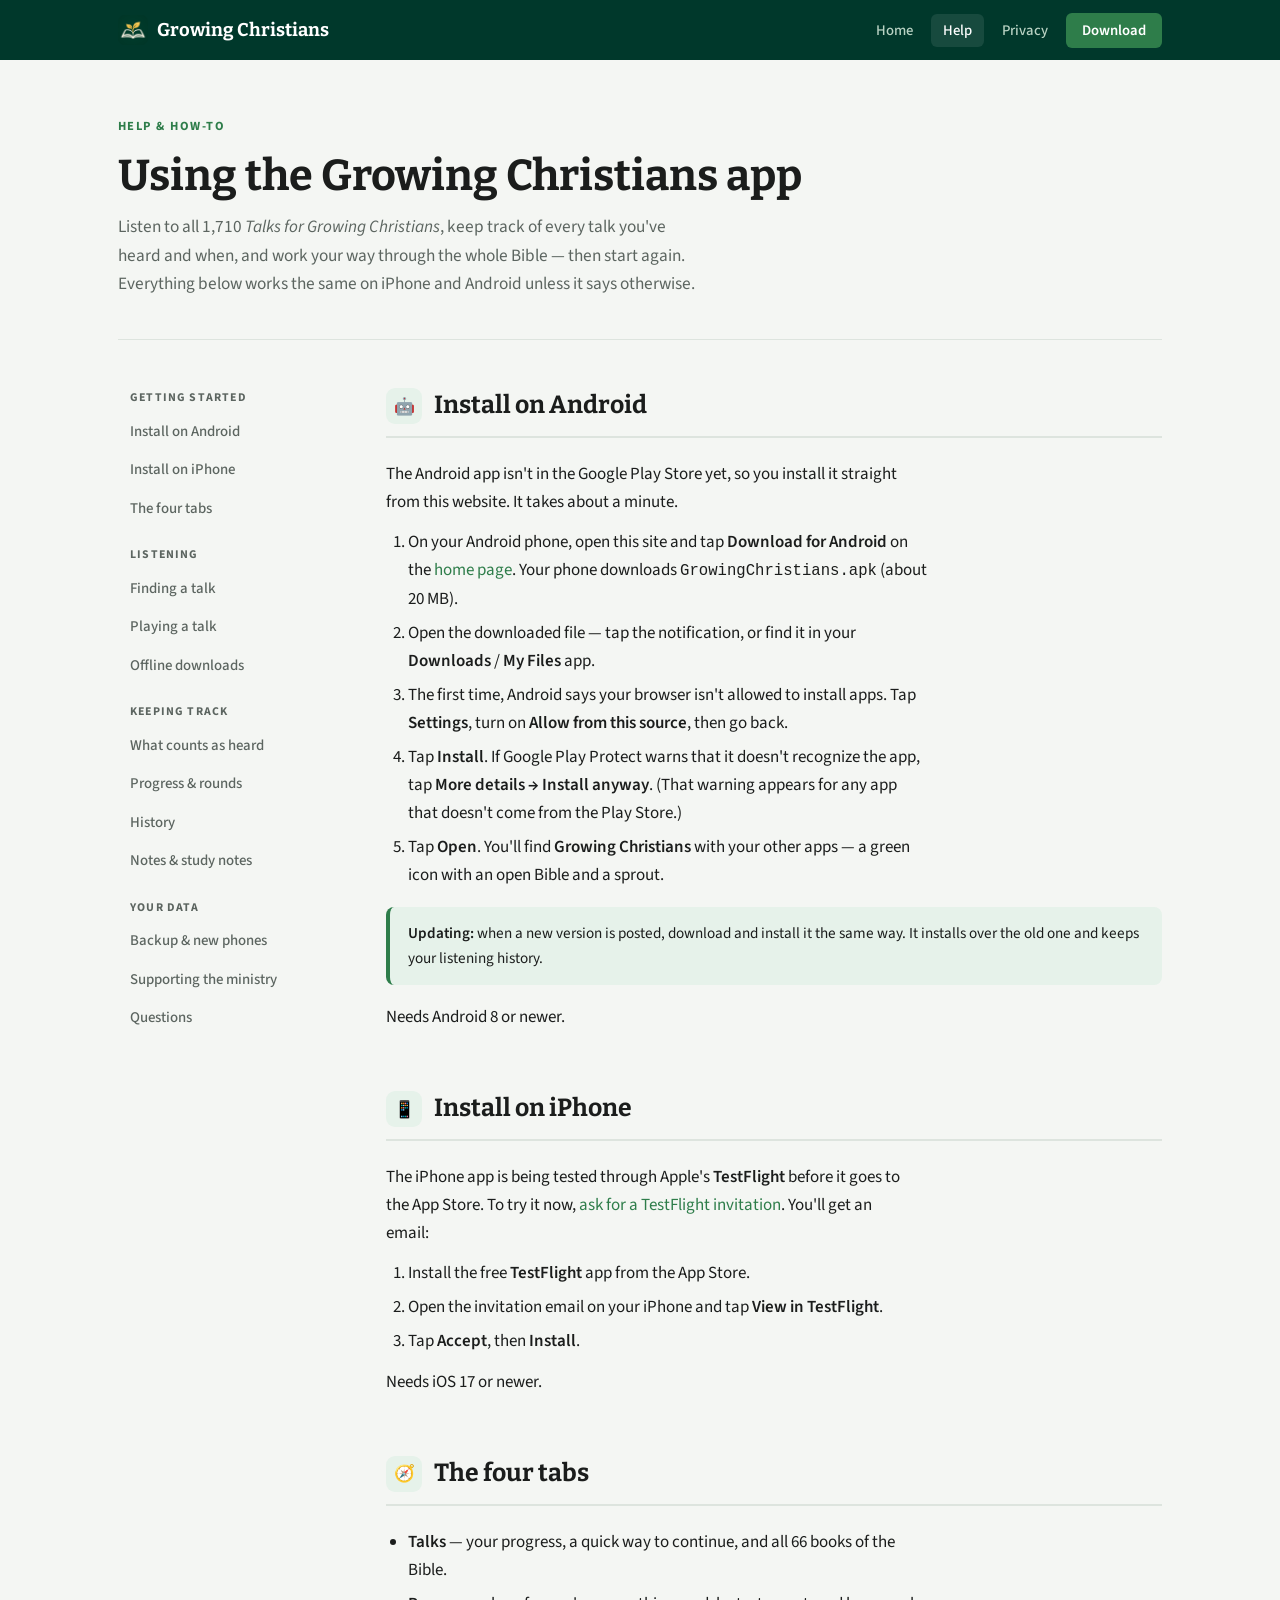
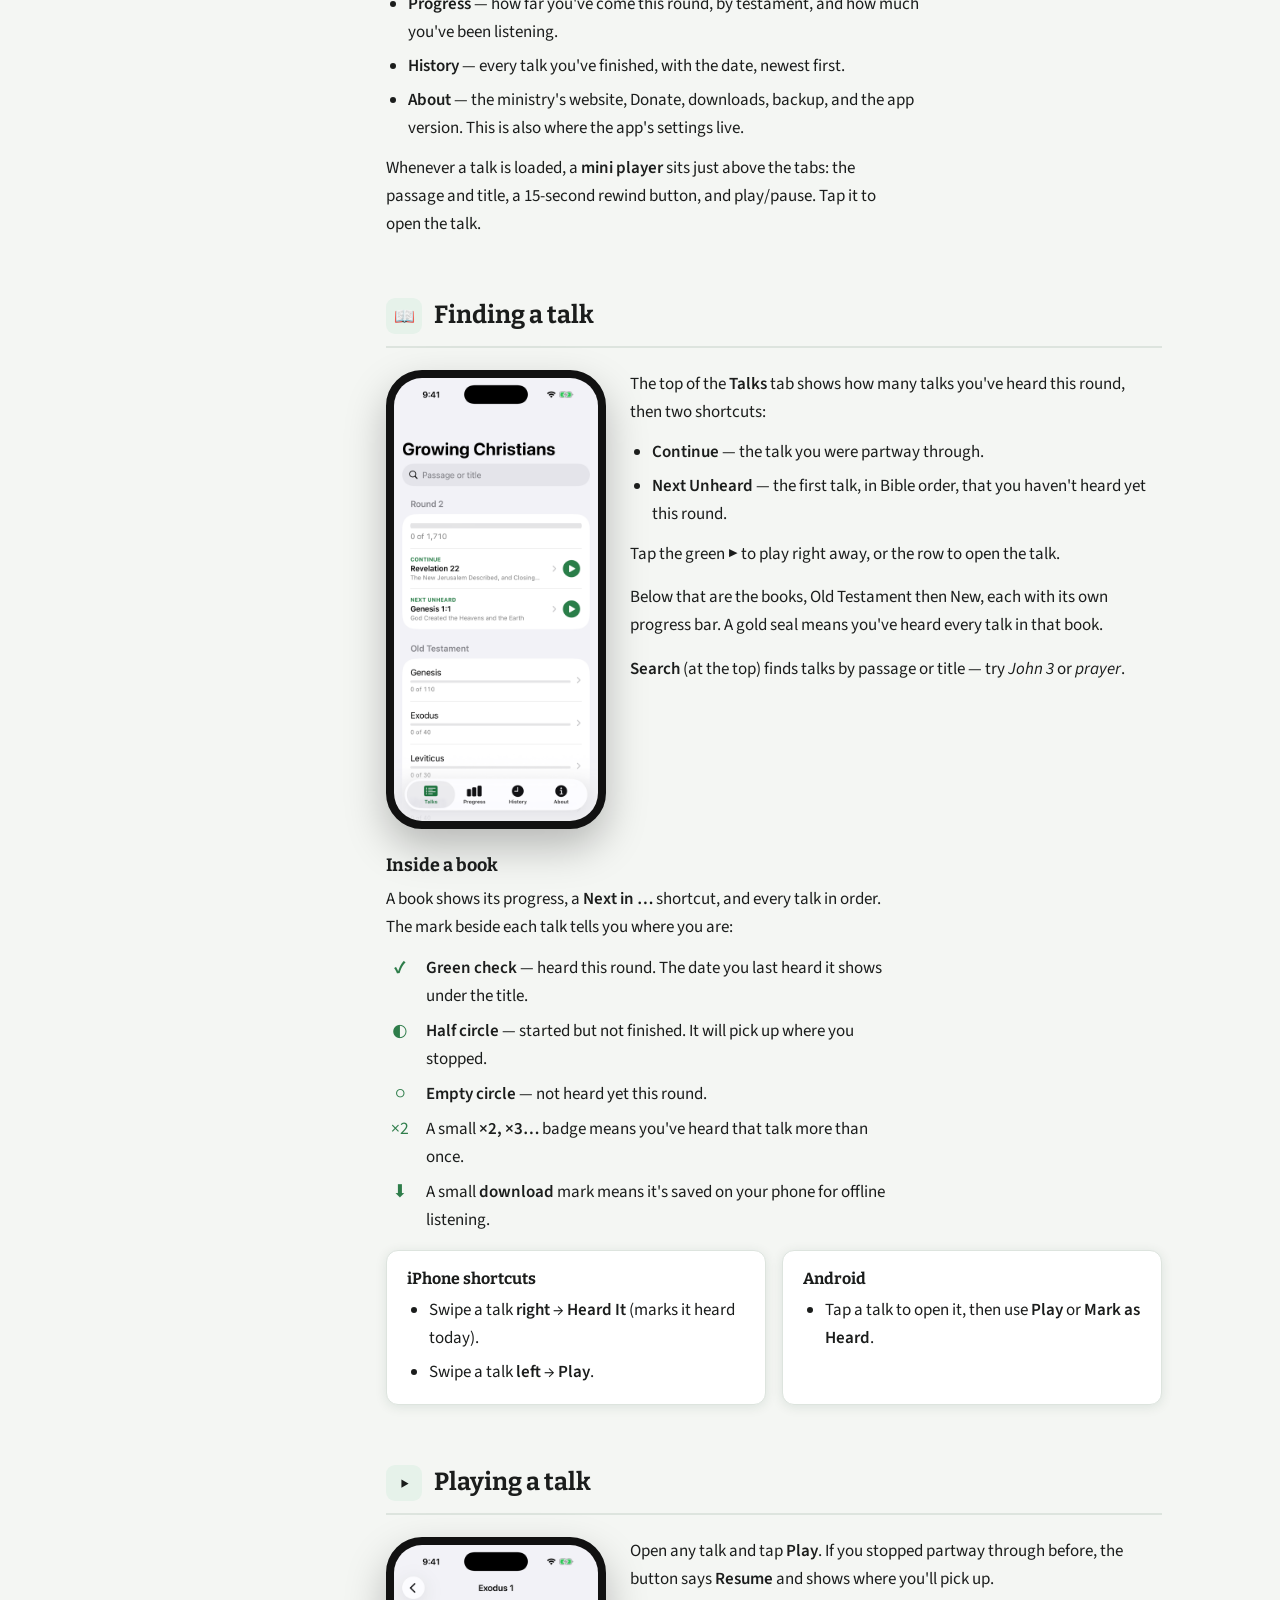
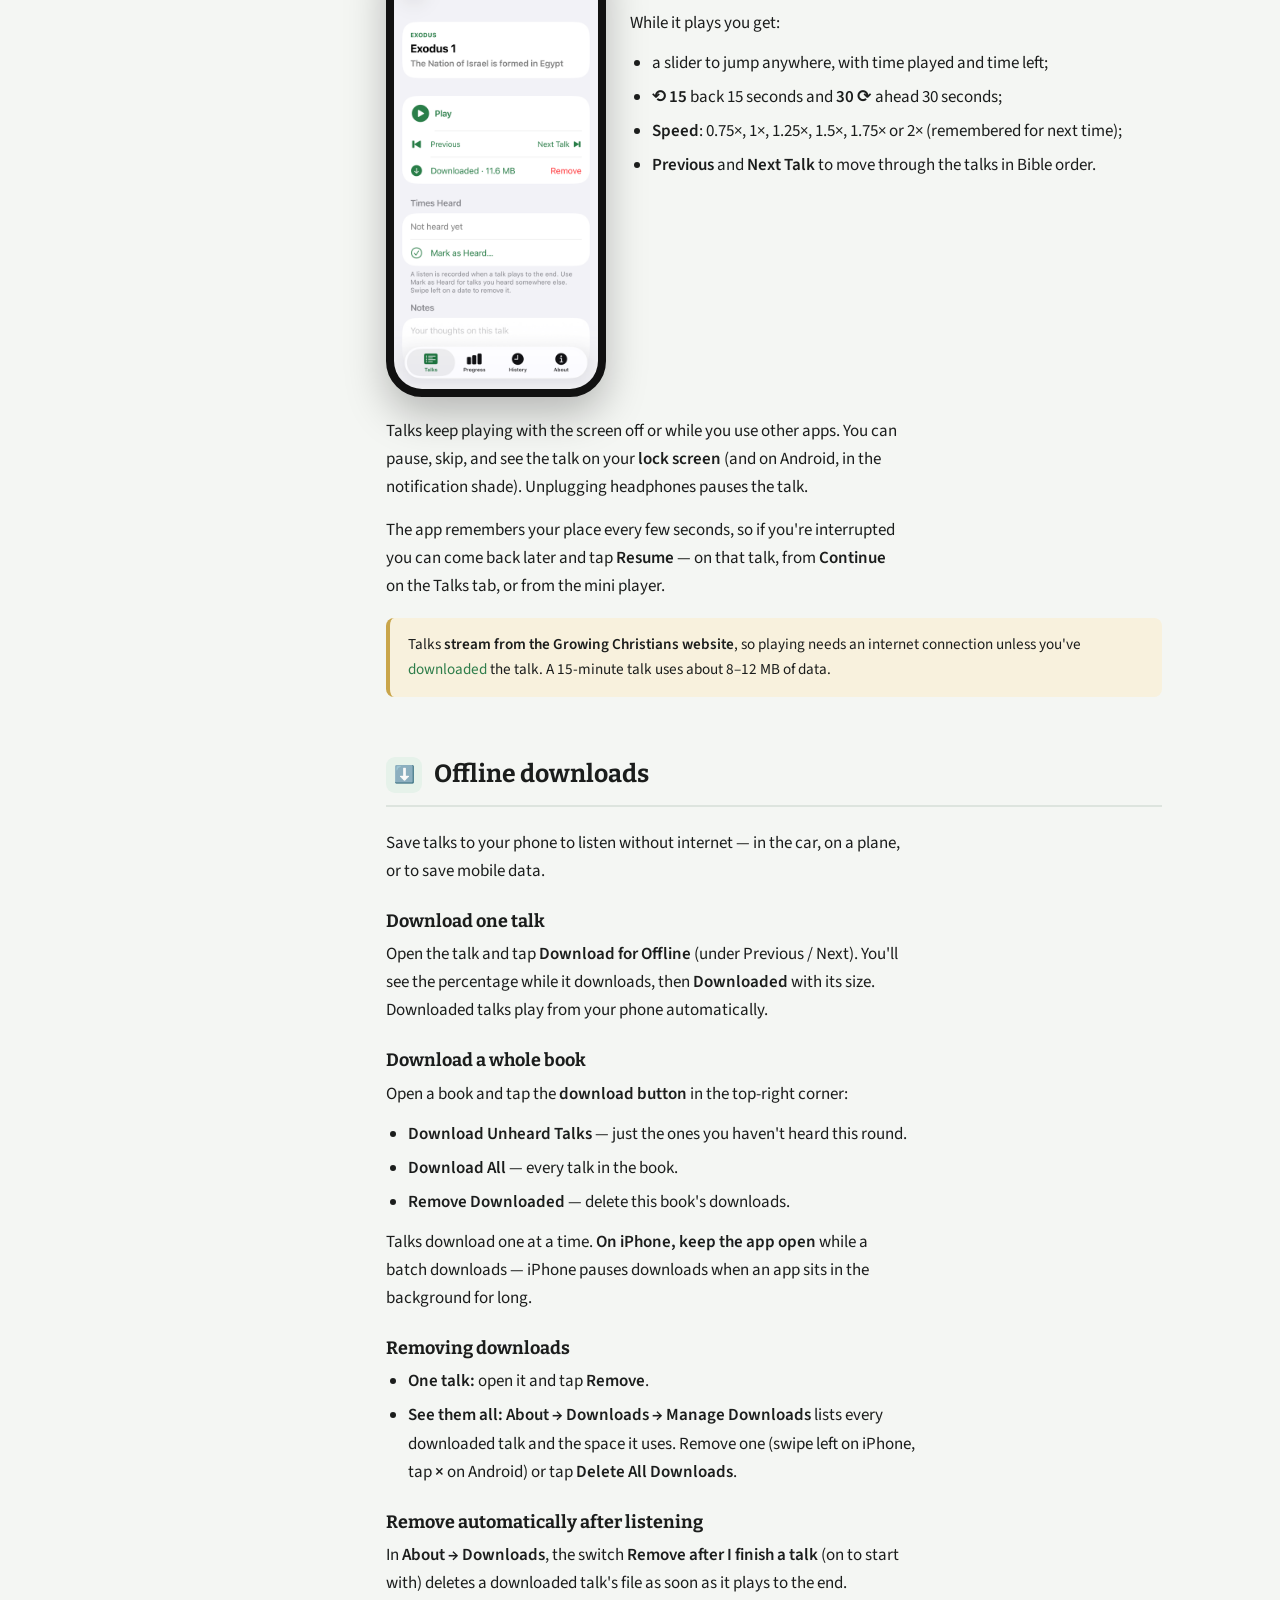
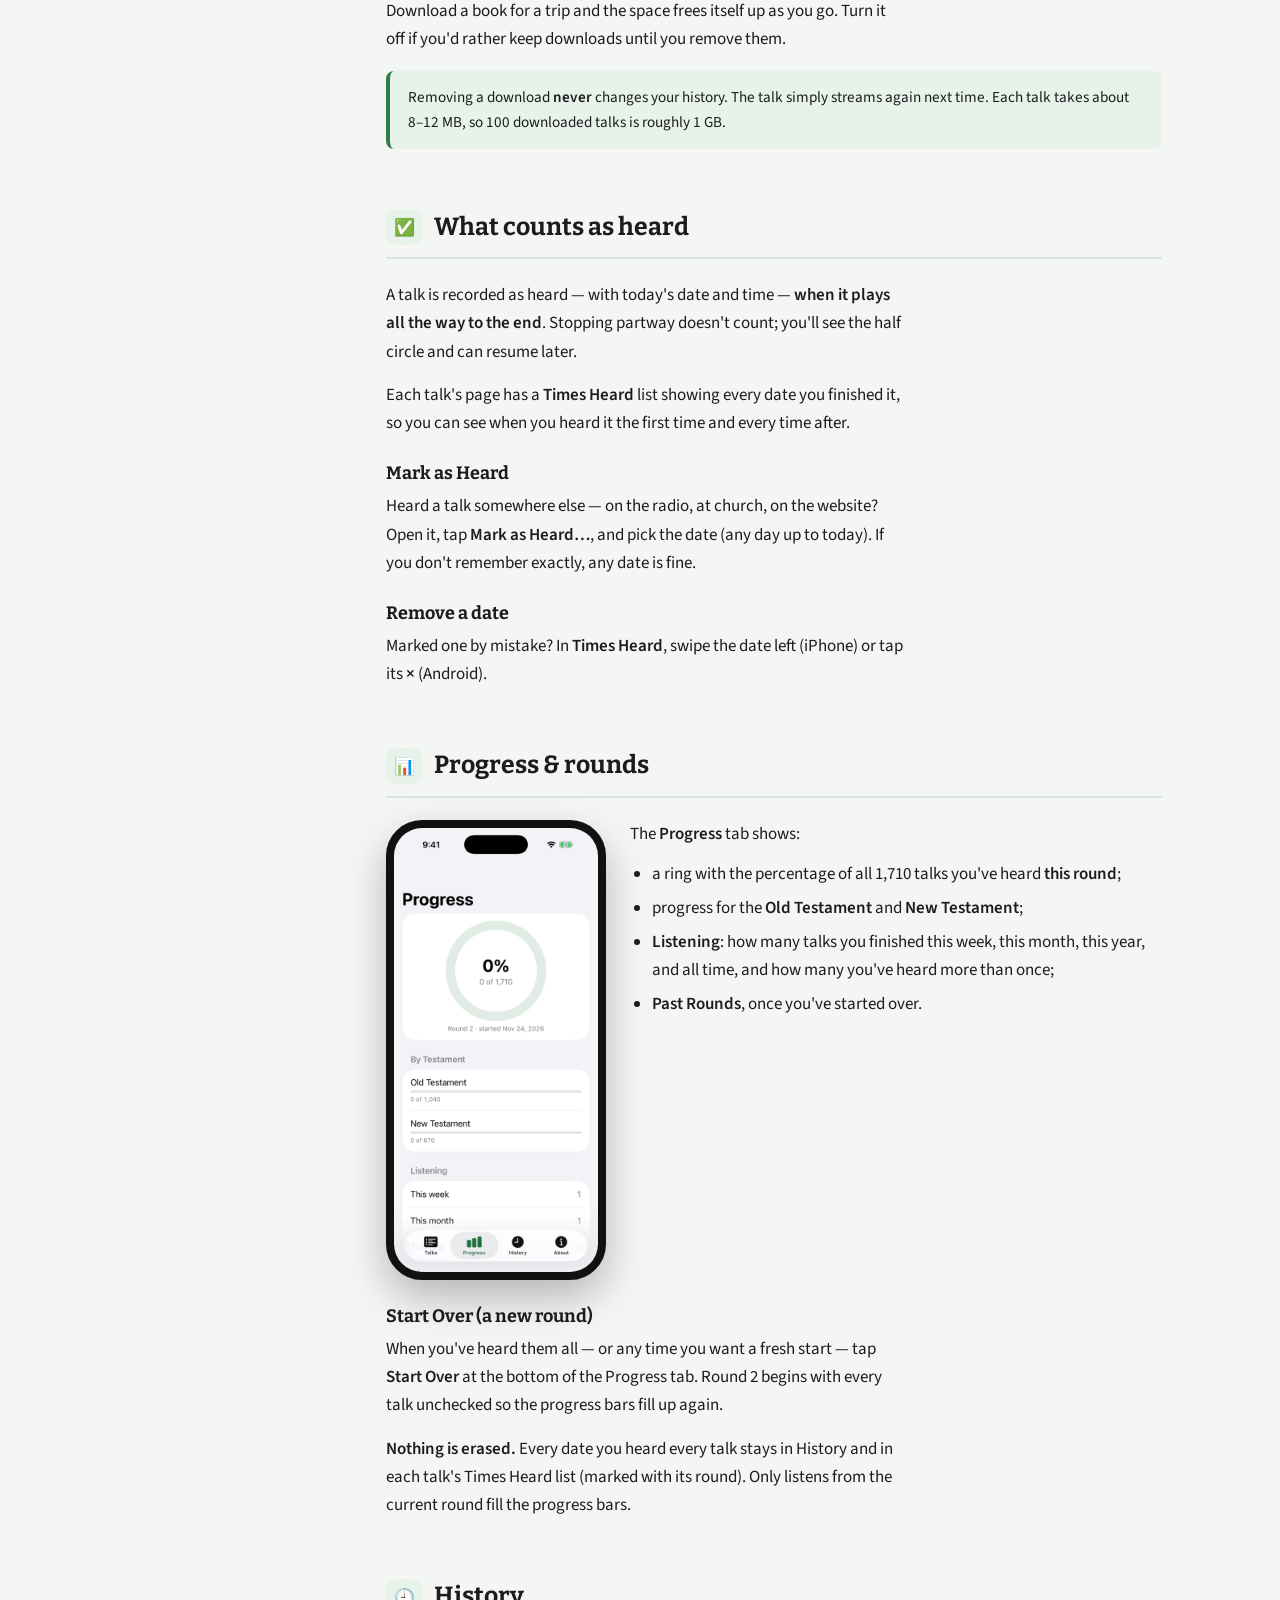
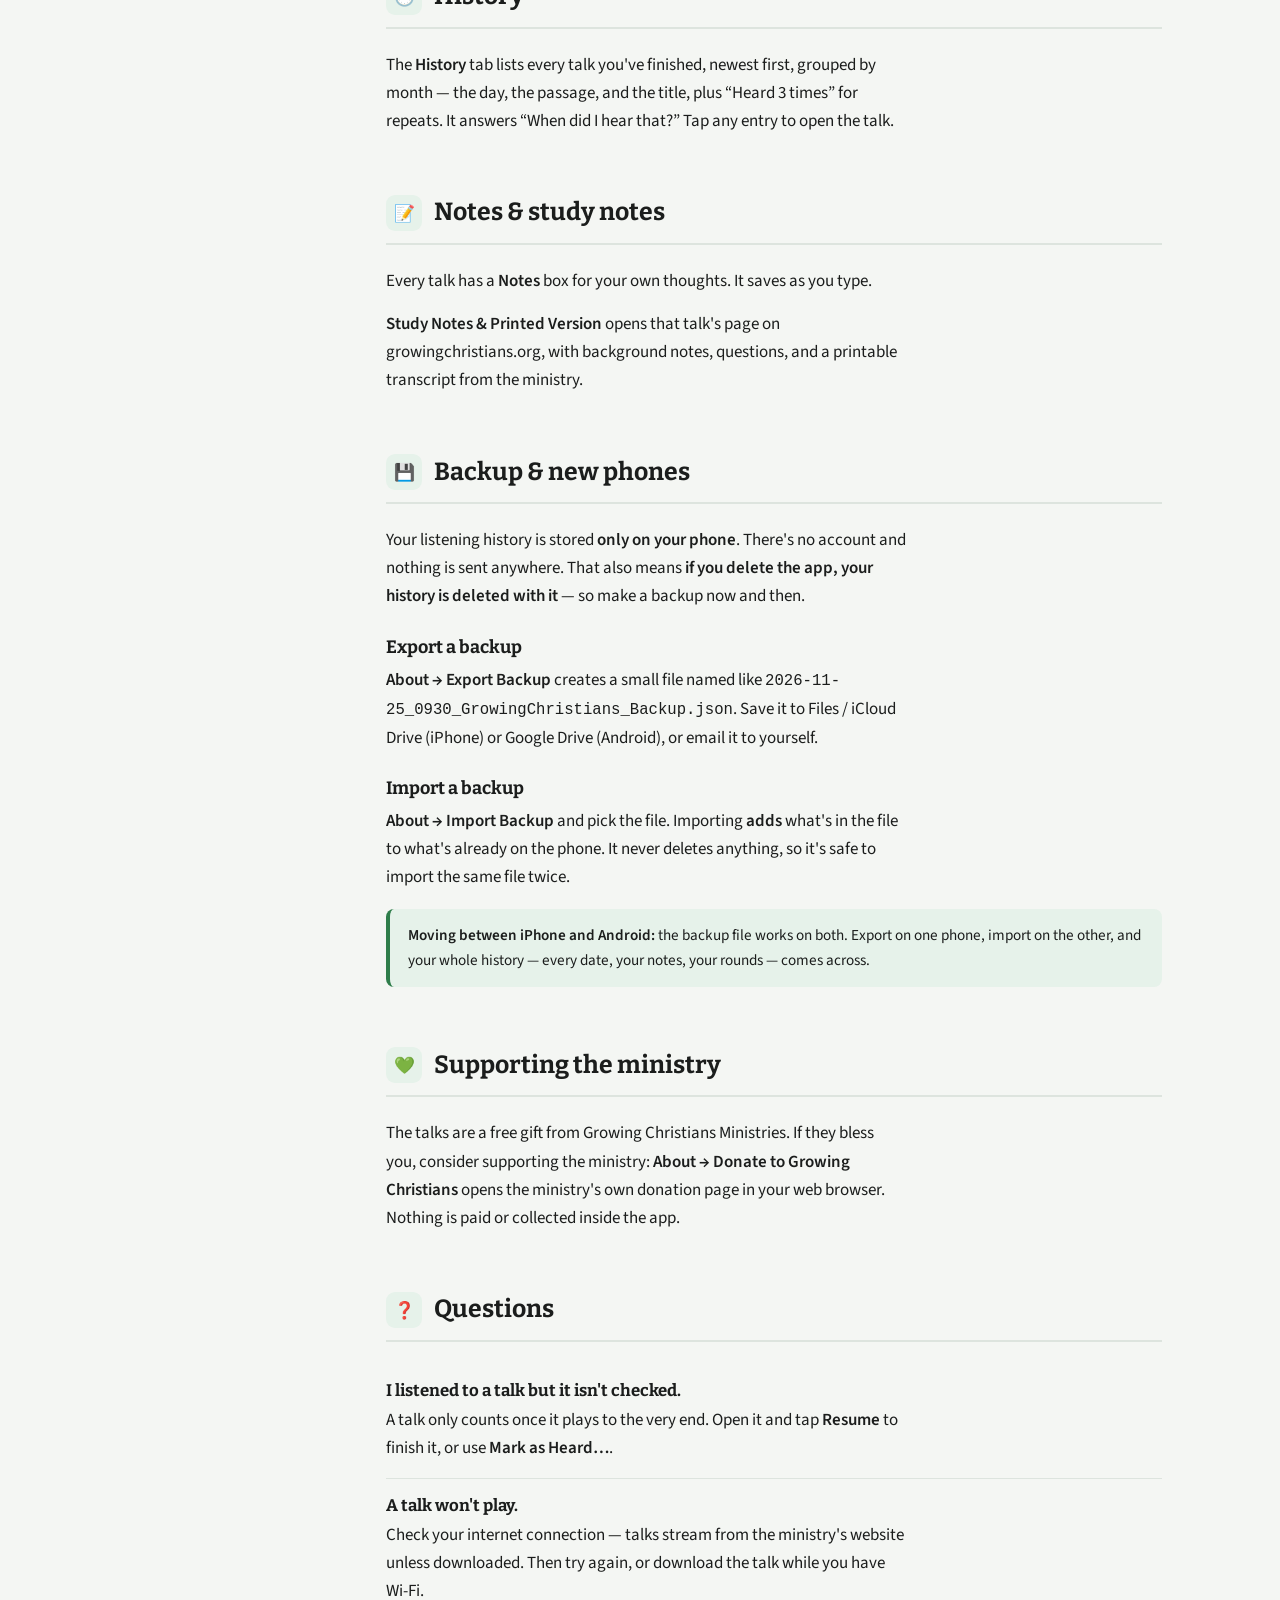
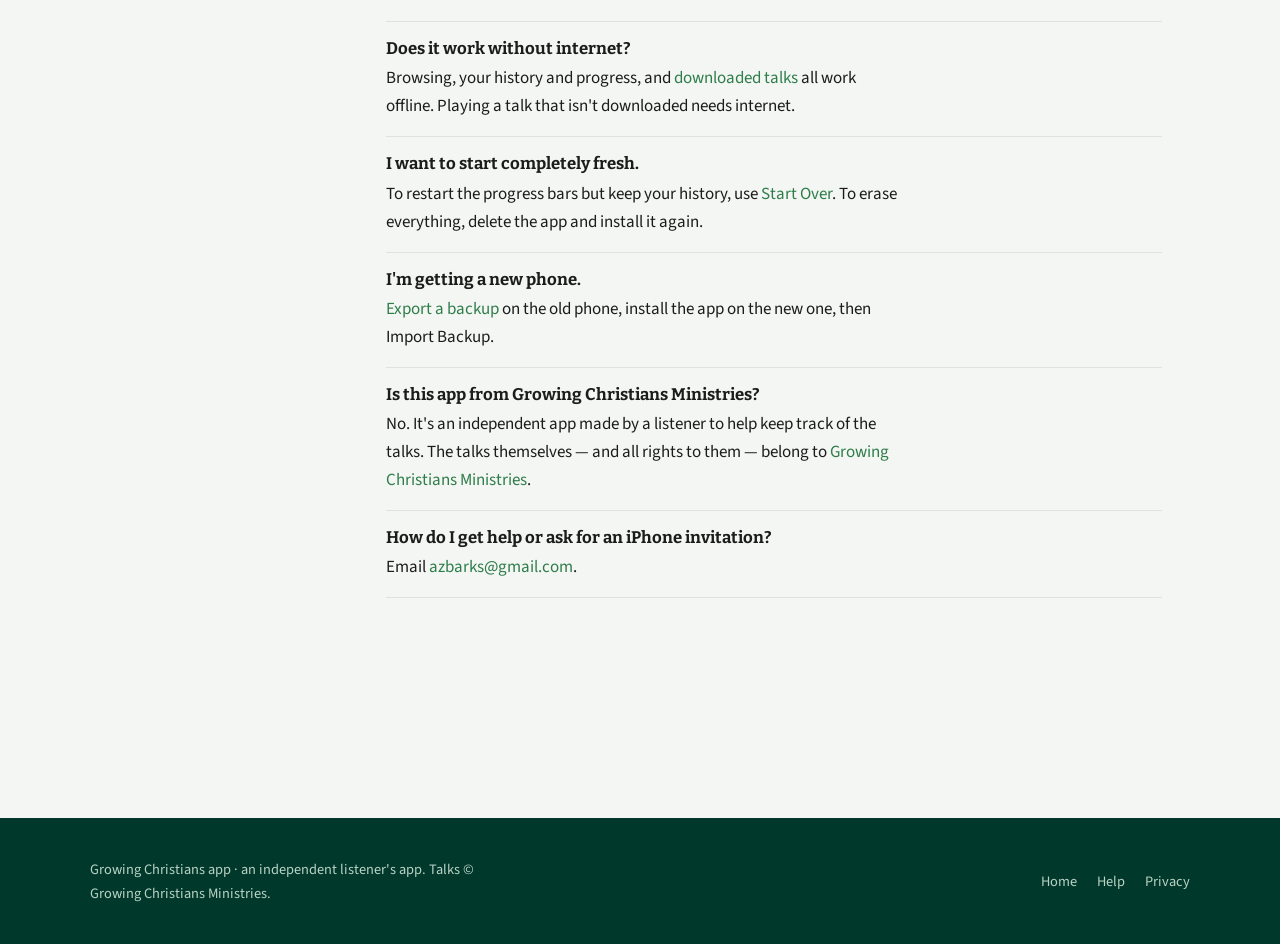
==== commit 5504d996: "Help: iPhone needs iOS 17 or newer Co-Authored-By: Claude Opus 5.5 <noreply@anthropic.com>" ====
--- a/help.html
+++ b/help.html
@@ -146,7 +146,7 @@
           <li>Open the invitation email on your iPhone and tap <strong>View in TestFlight</strong>.</li>
           <li>Tap <strong>Accept</strong>, then <strong>Install</strong>.</li>
         </ol>
-        <p>Needs iOS 26 or newer.</p>
+        <p>Needs iOS 17 or newer.</p>
       </section>
 
       <!-- ───────────────────────── Tour ───────────────────────── -->
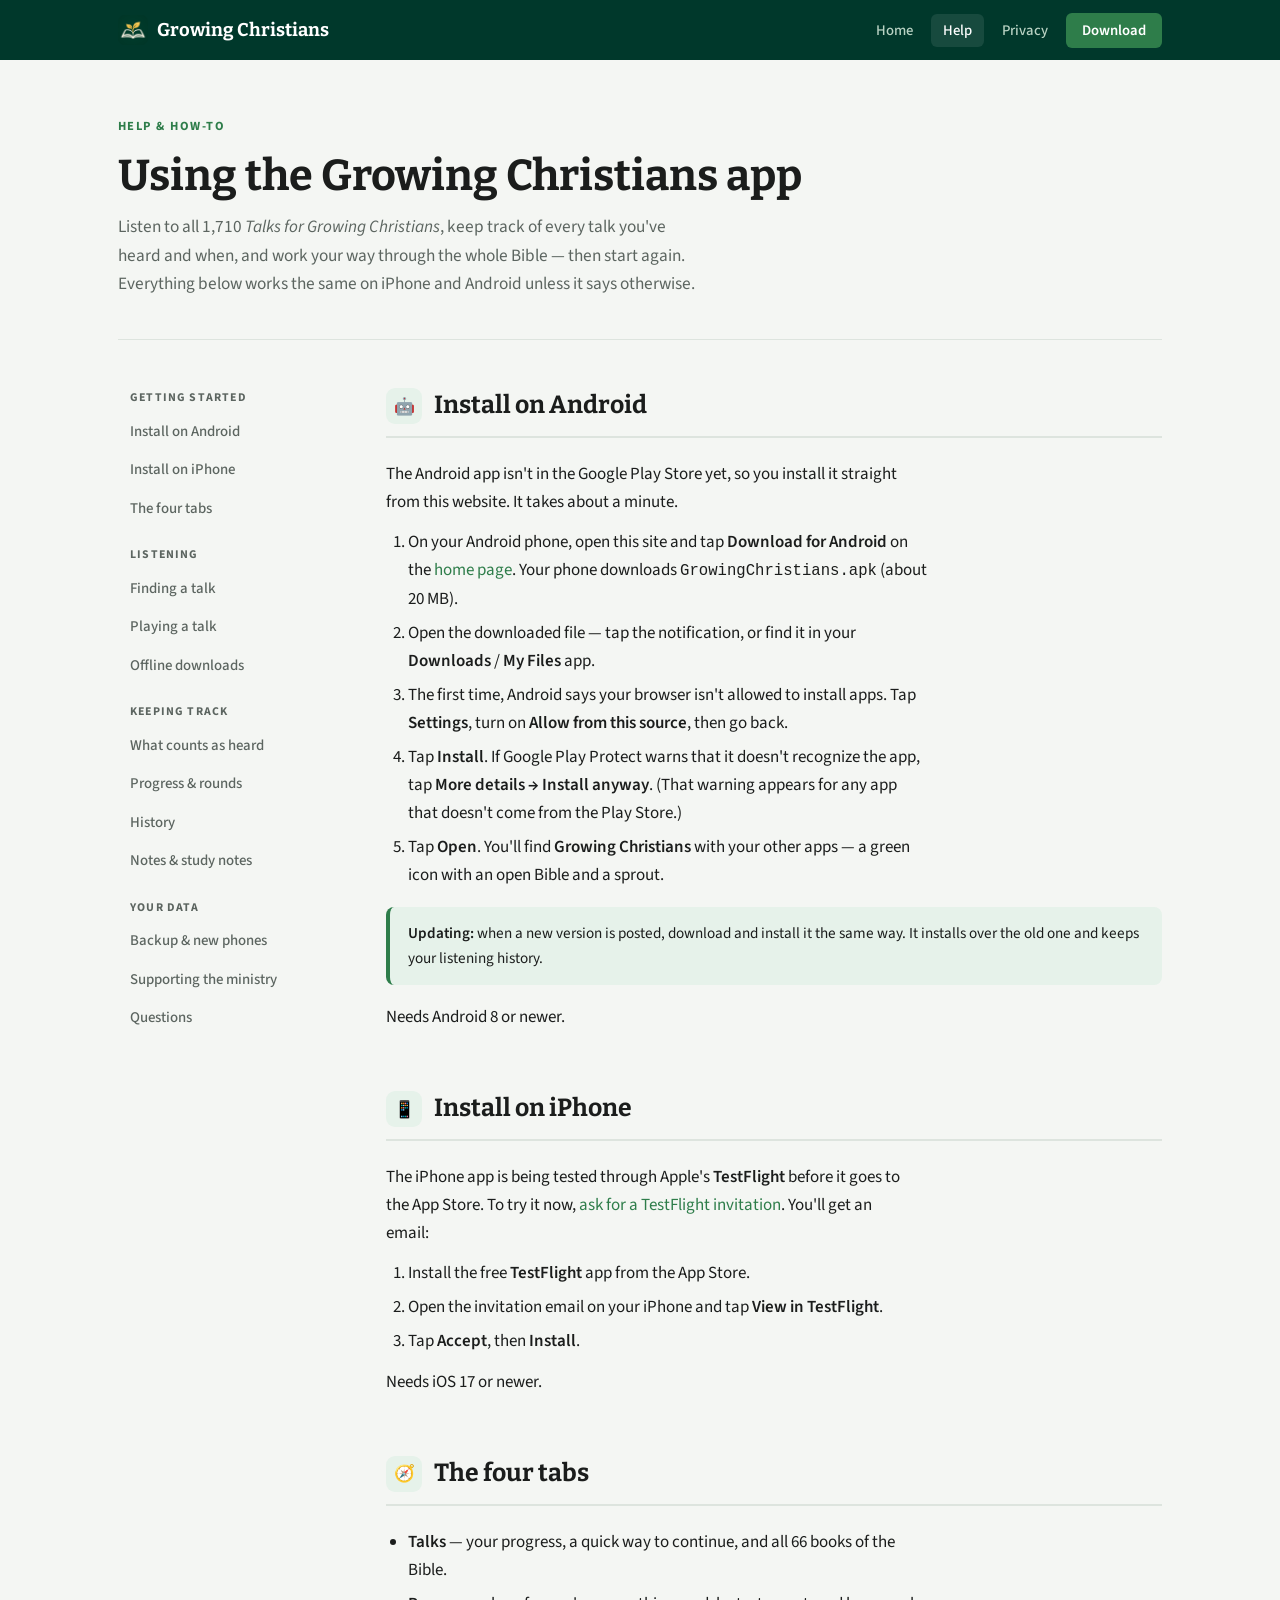
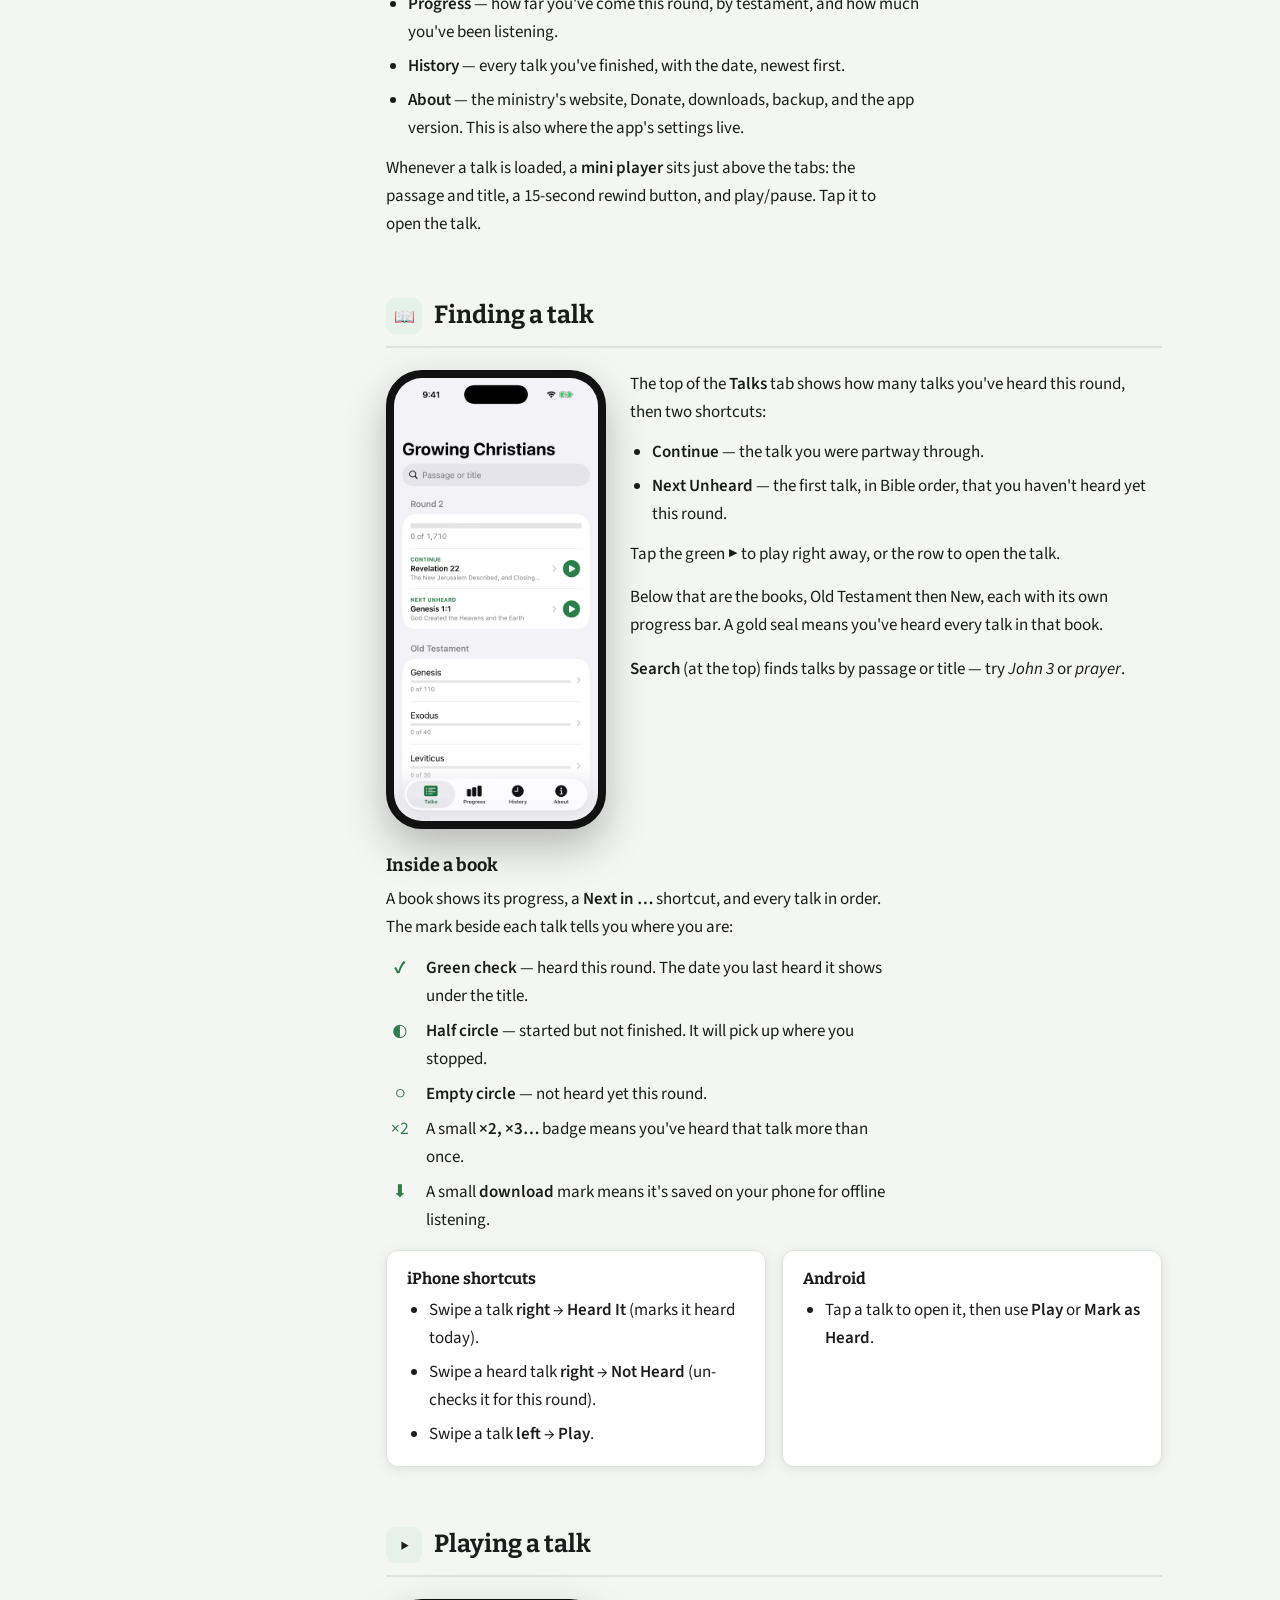
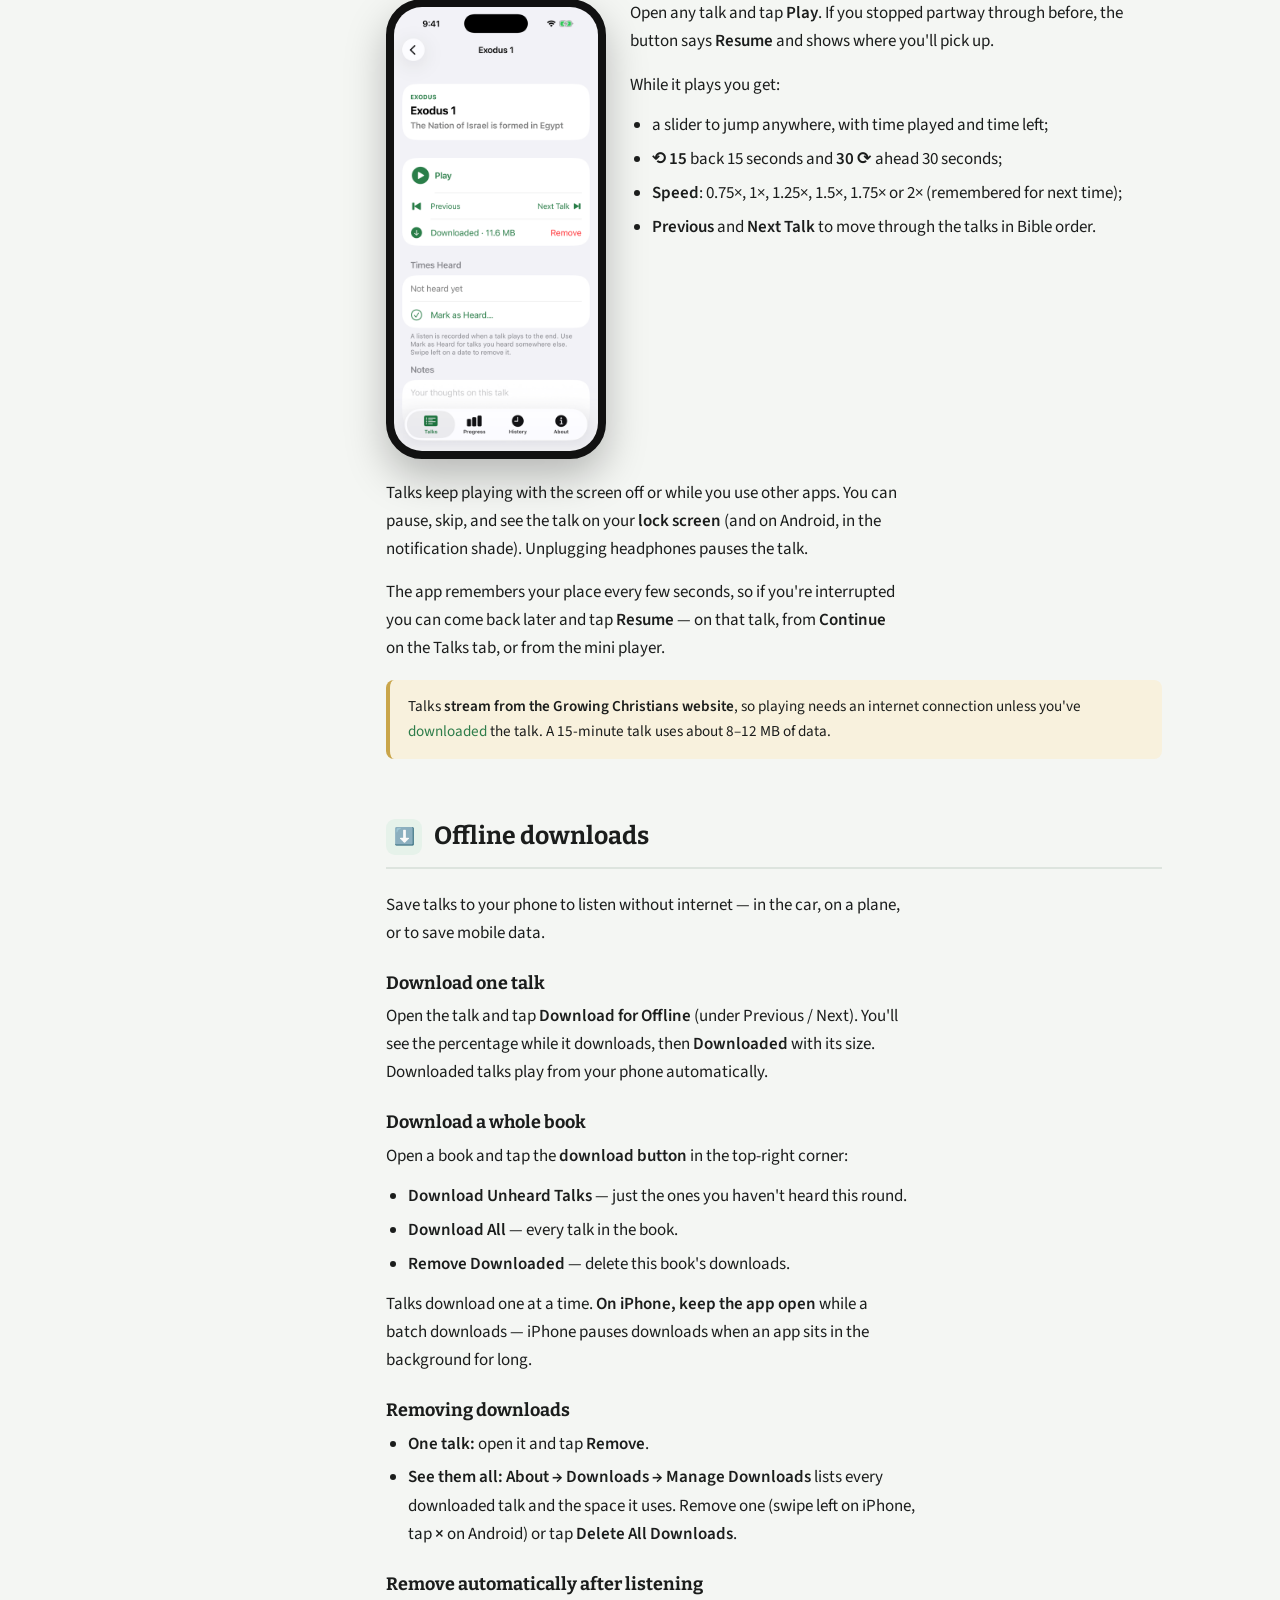
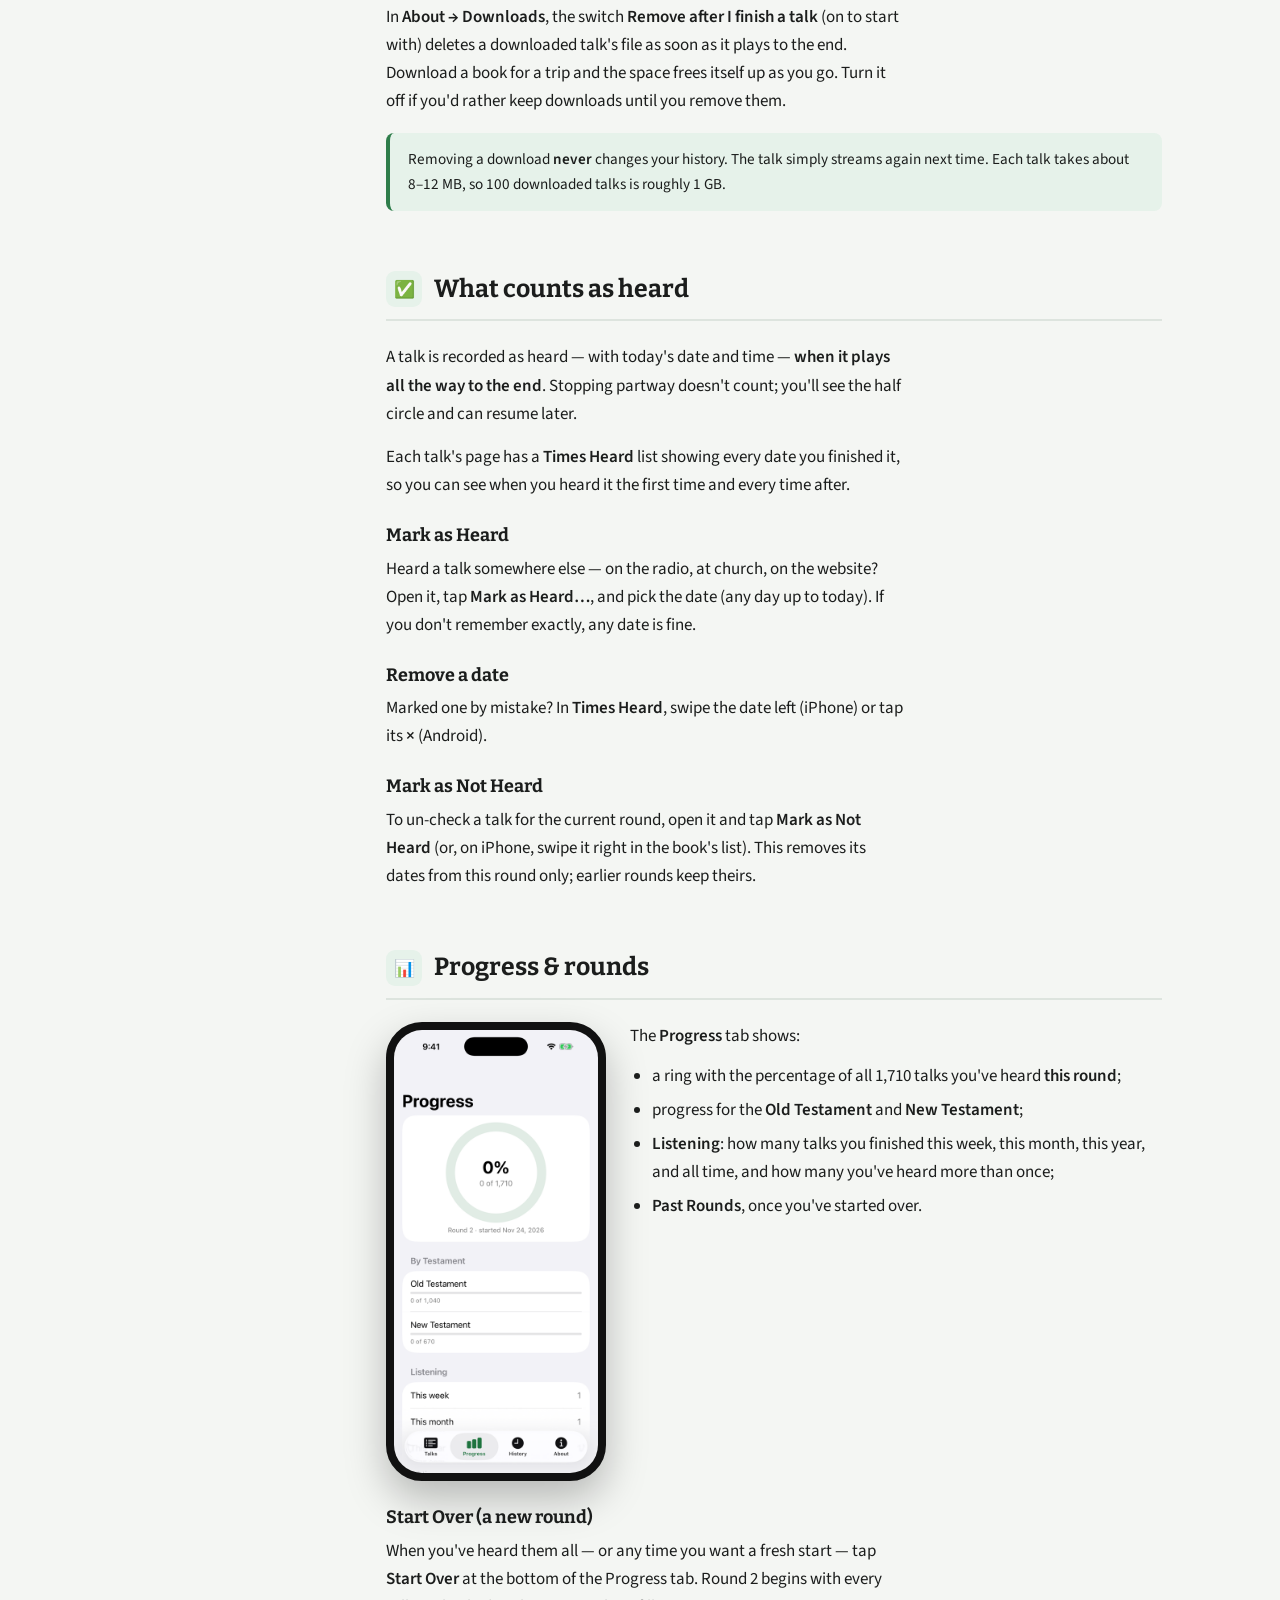
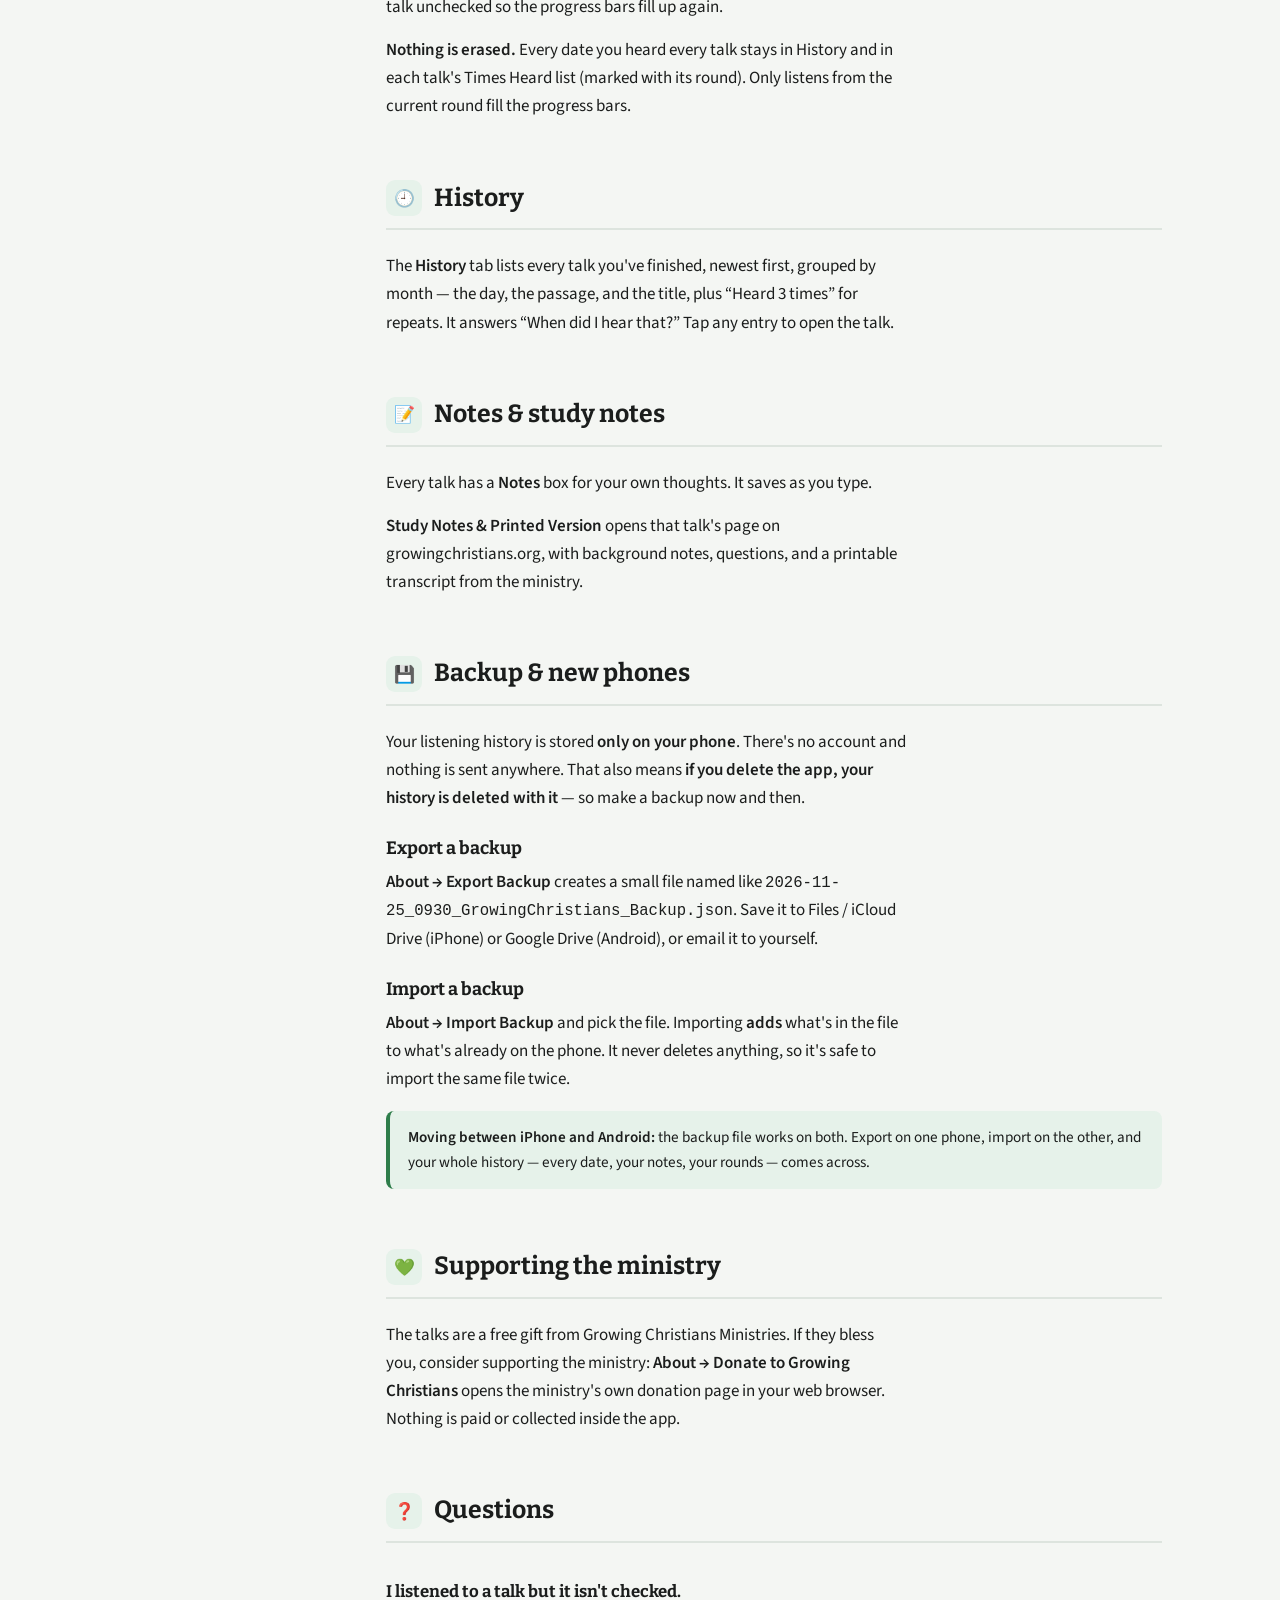
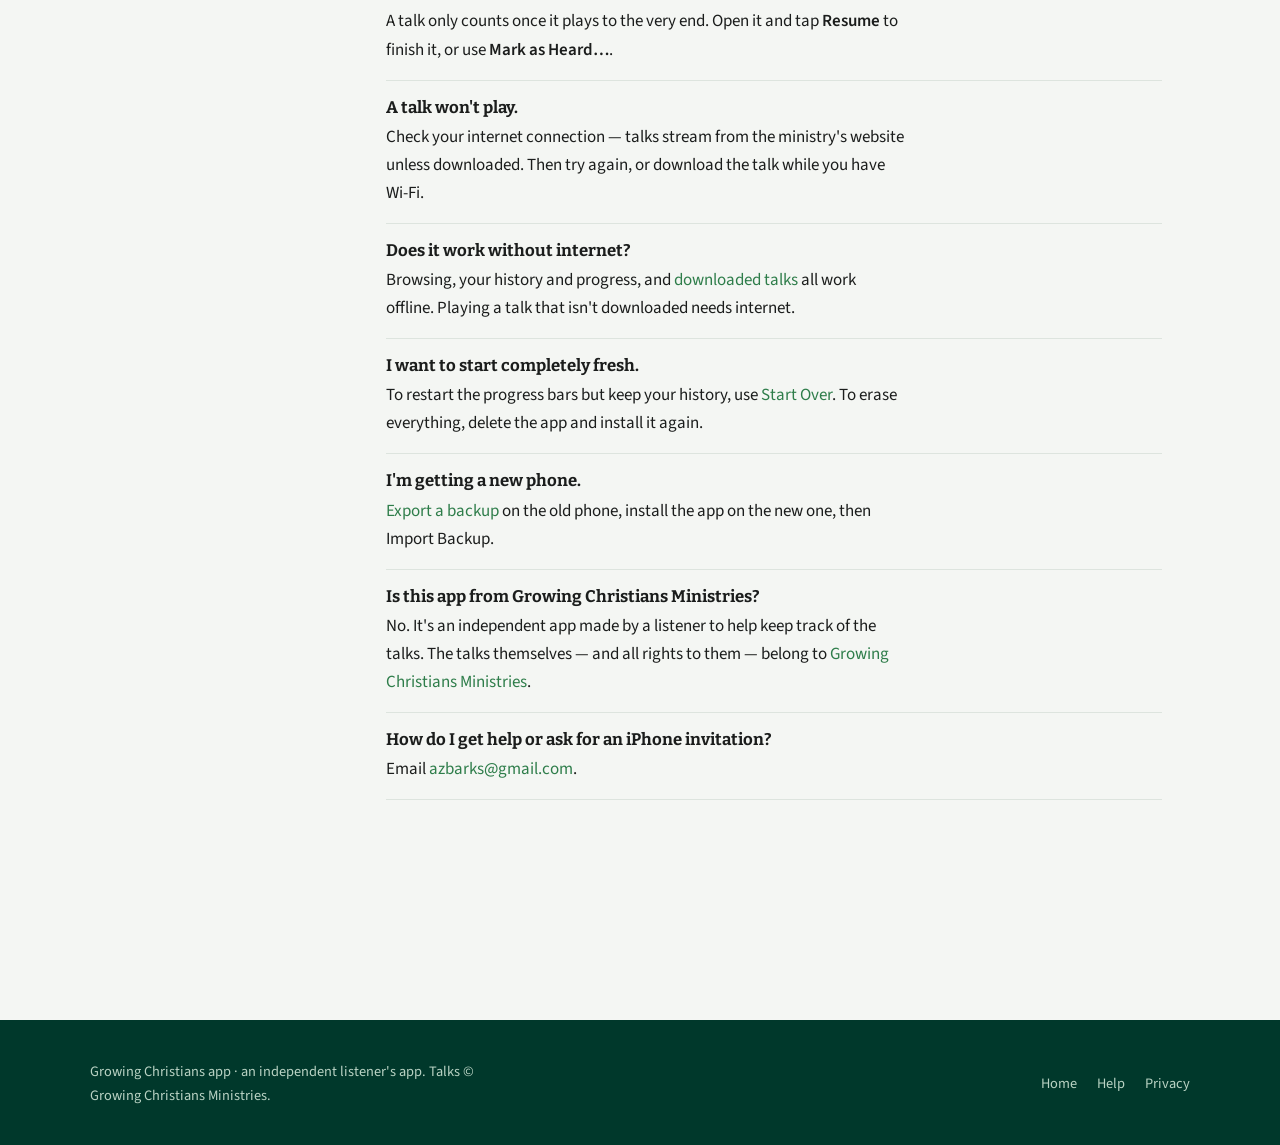
==== commit 434e9690: "Help: Mark as Not Heard; Android download v8 Co-Authored-By: Claude Opus 5.5 <noreply@anthropic.com>" ====
--- a/help.html
+++ b/help.html
@@ -191,6 +191,7 @@
         <div class="two-phones">
           <div class="card"><h4>iPhone shortcuts</h4>
             <ul><li>Swipe a talk <strong>right</strong> → <strong>Heard It</strong> (marks it heard today).</li>
+                <li>Swipe a heard talk <strong>right</strong> → <strong>Not Heard</strong> (un-checks it for this round).</li>
                 <li>Swipe a talk <strong>left</strong> → <strong>Play</strong>.</li></ul></div>
           <div class="card"><h4>Android</h4>
             <ul><li>Tap a talk to open it, then use <strong>Play</strong> or <strong>Mark as Heard</strong>.</li></ul></div>
@@ -266,6 +267,9 @@
            <strong>Mark as Heard…</strong>, and pick the date (any day up to today). If you don't remember exactly, any date is fine.</p>
         <h3>Remove a date</h3>
         <p>Marked one by mistake? In <strong>Times Heard</strong>, swipe the date left (iPhone) or tap its <strong>×</strong> (Android).</p>
+        <h3>Mark as Not Heard</h3>
+        <p>To un-check a talk for the current round, open it and tap <strong>Mark as Not Heard</strong> (or, on iPhone, swipe it
+           right in the book's list). This removes its dates from this round only; earlier rounds keep theirs.</p>
       </section>
 
       <!-- ───────────────────────── Progress ───────────────────────── -->
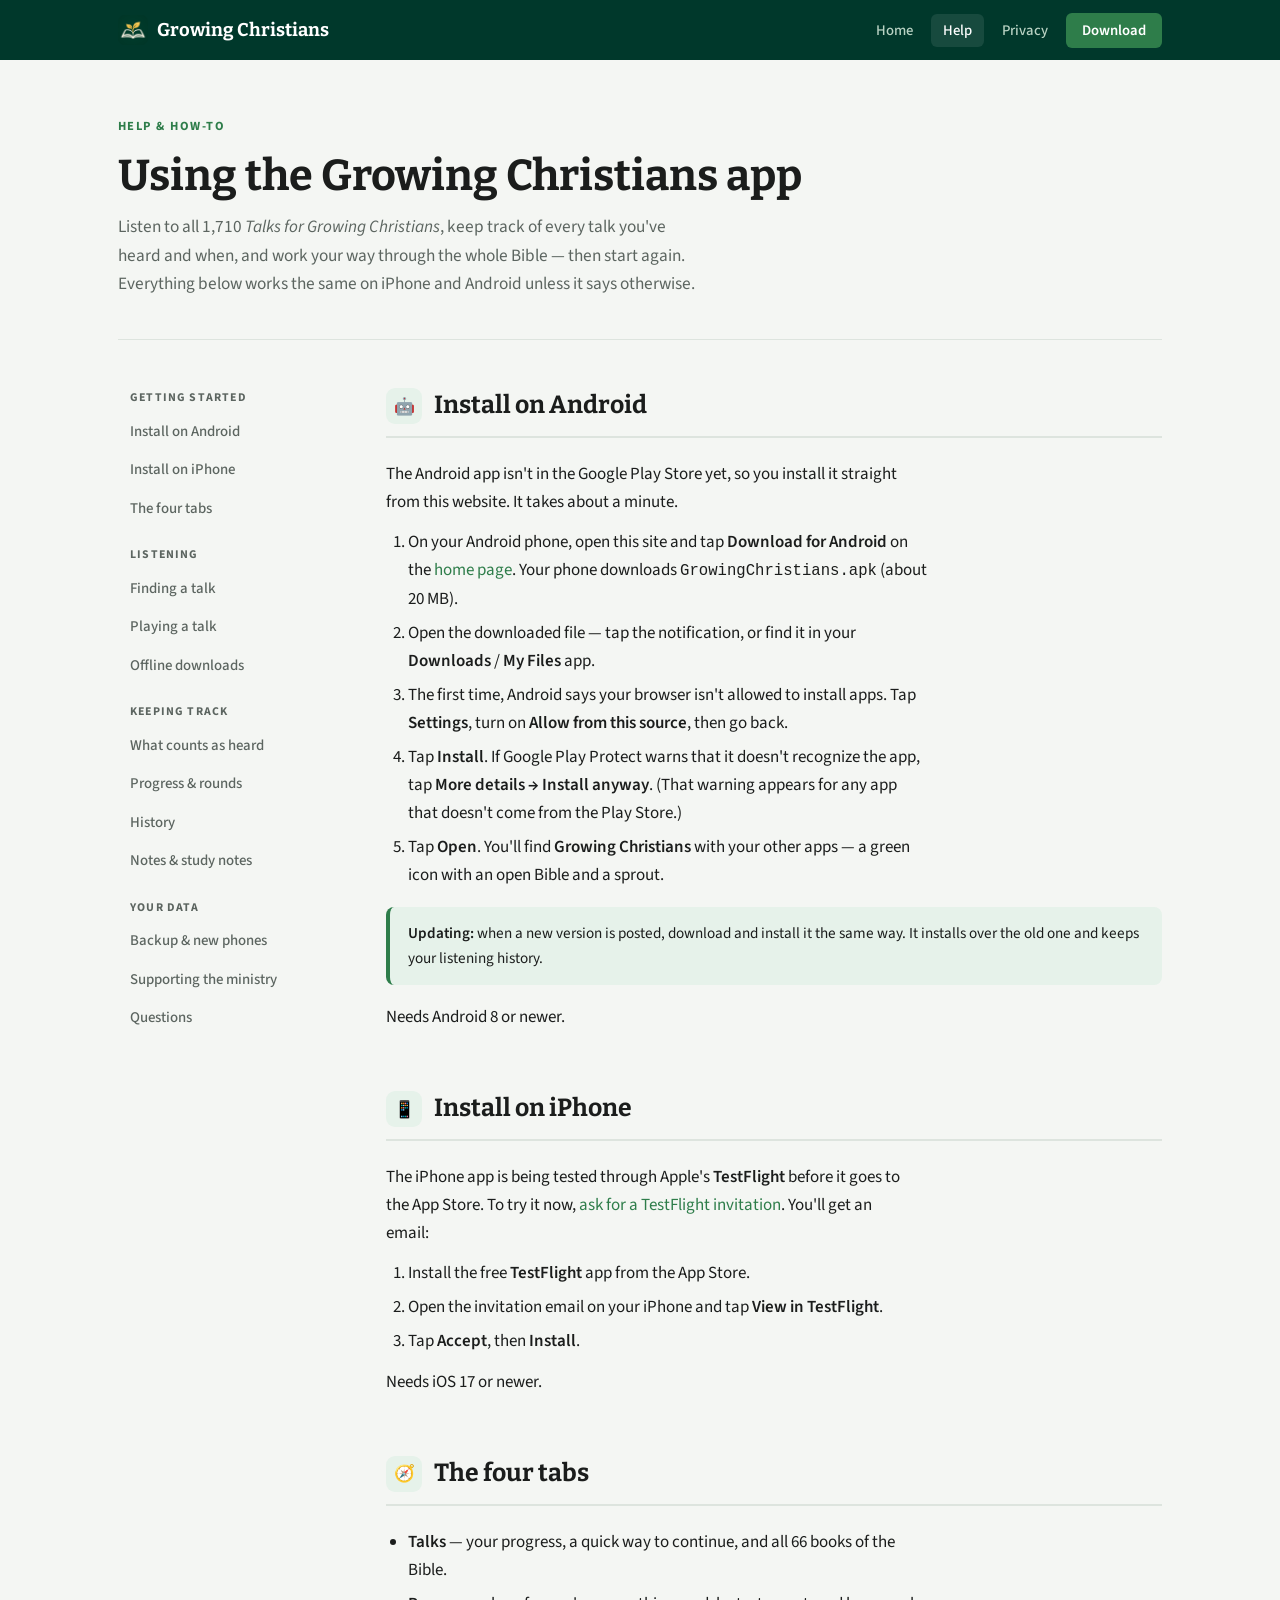
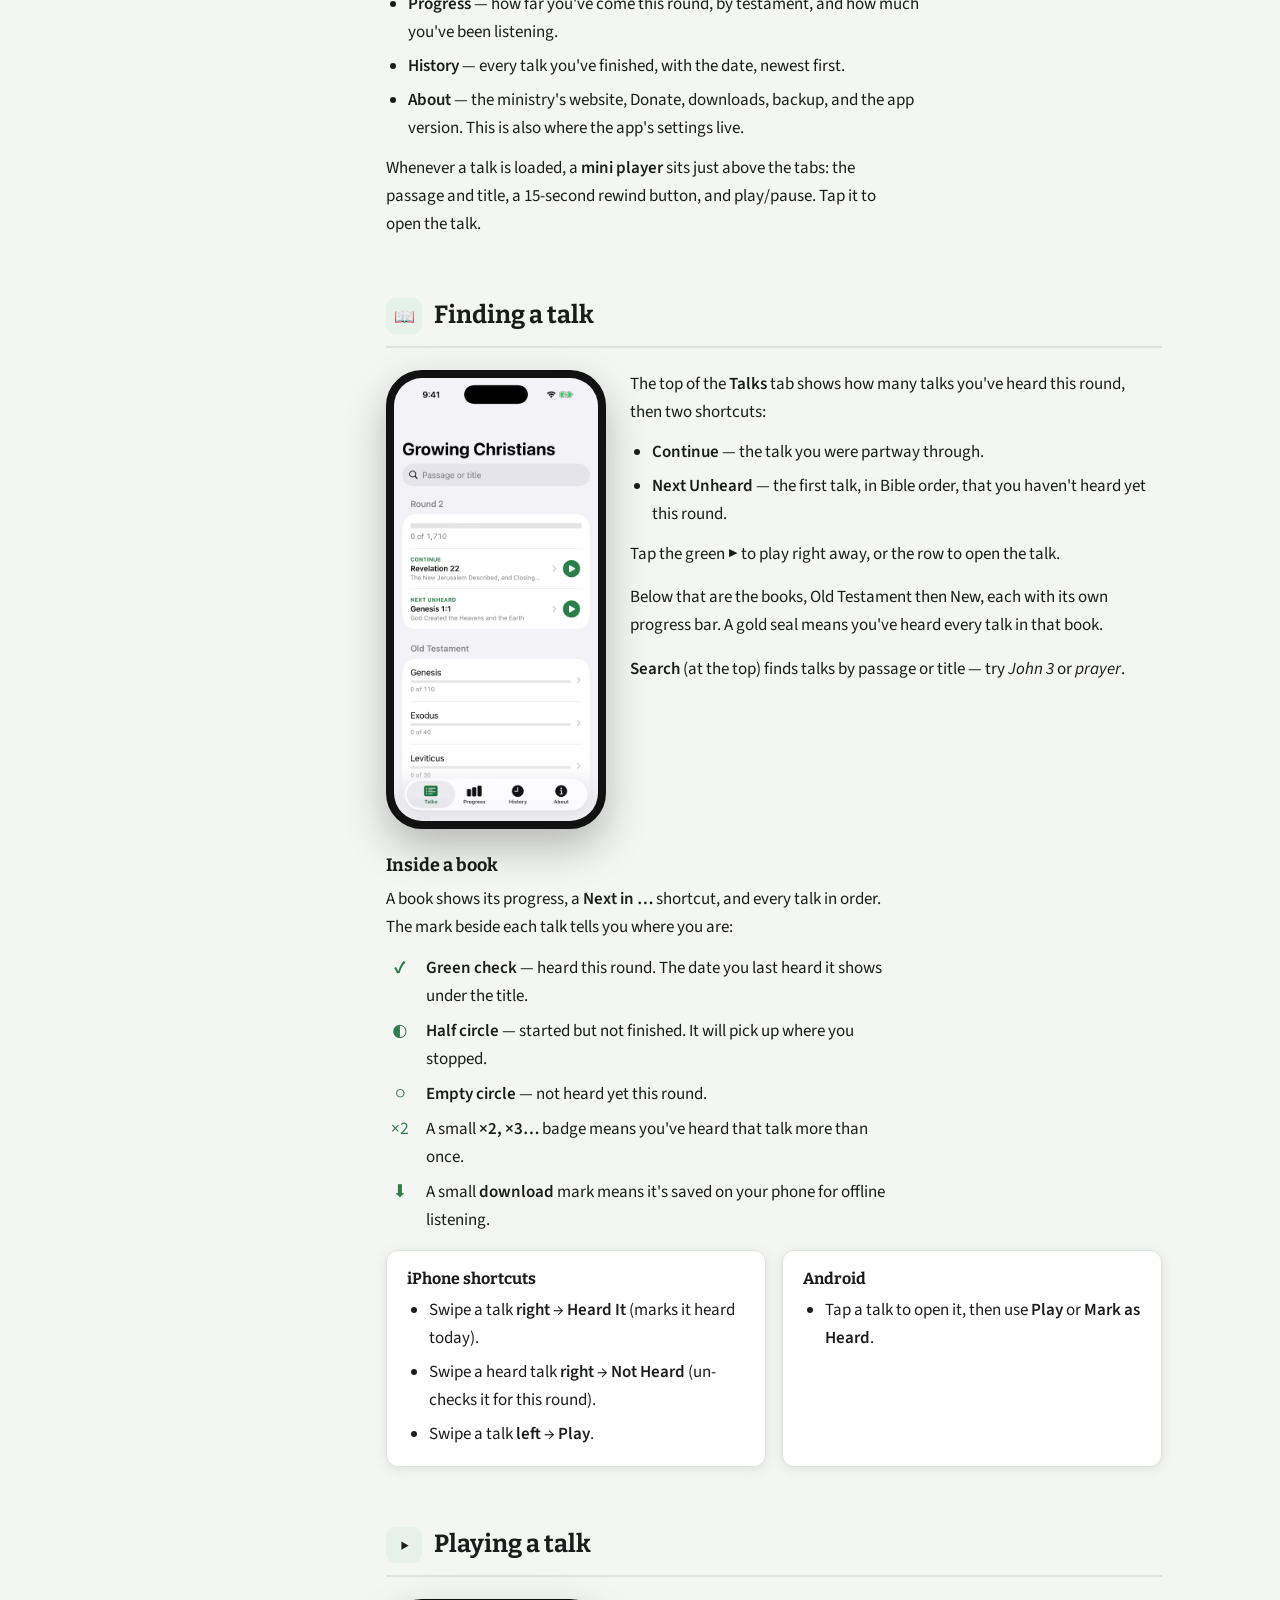
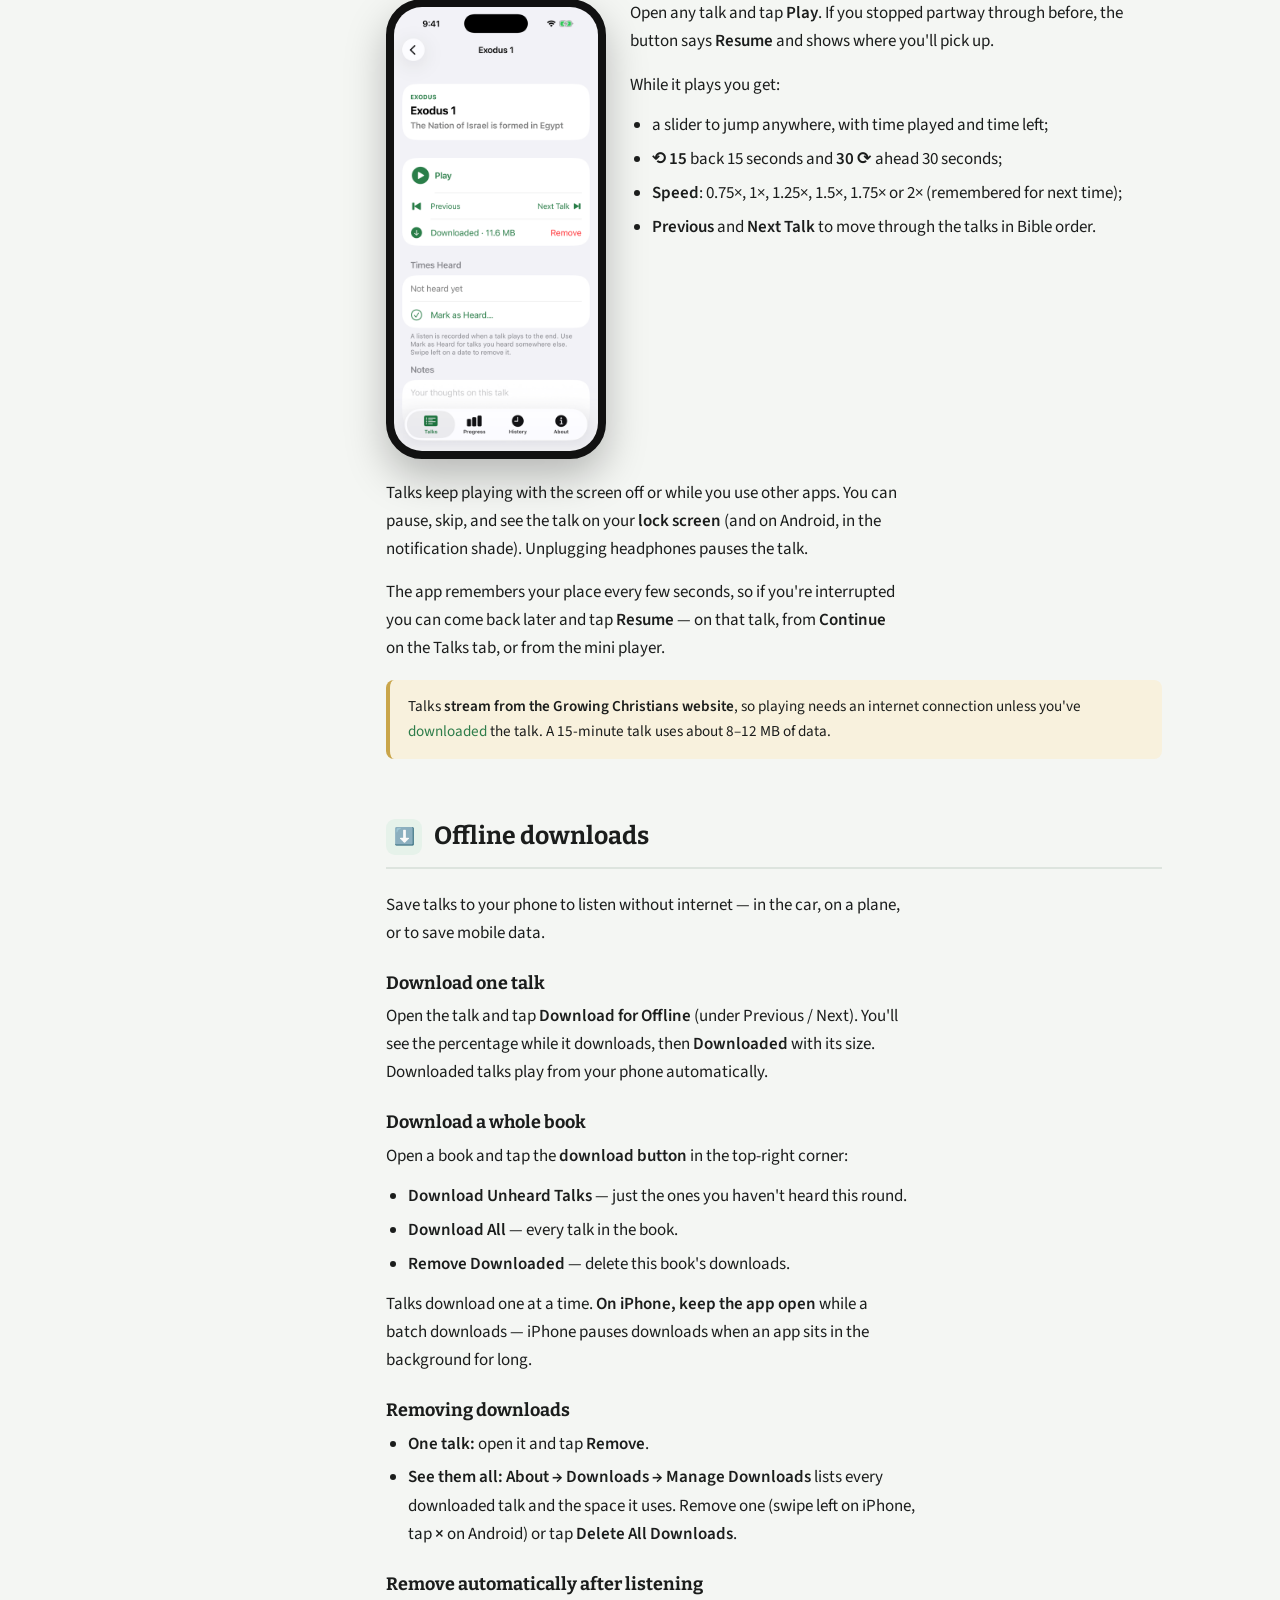
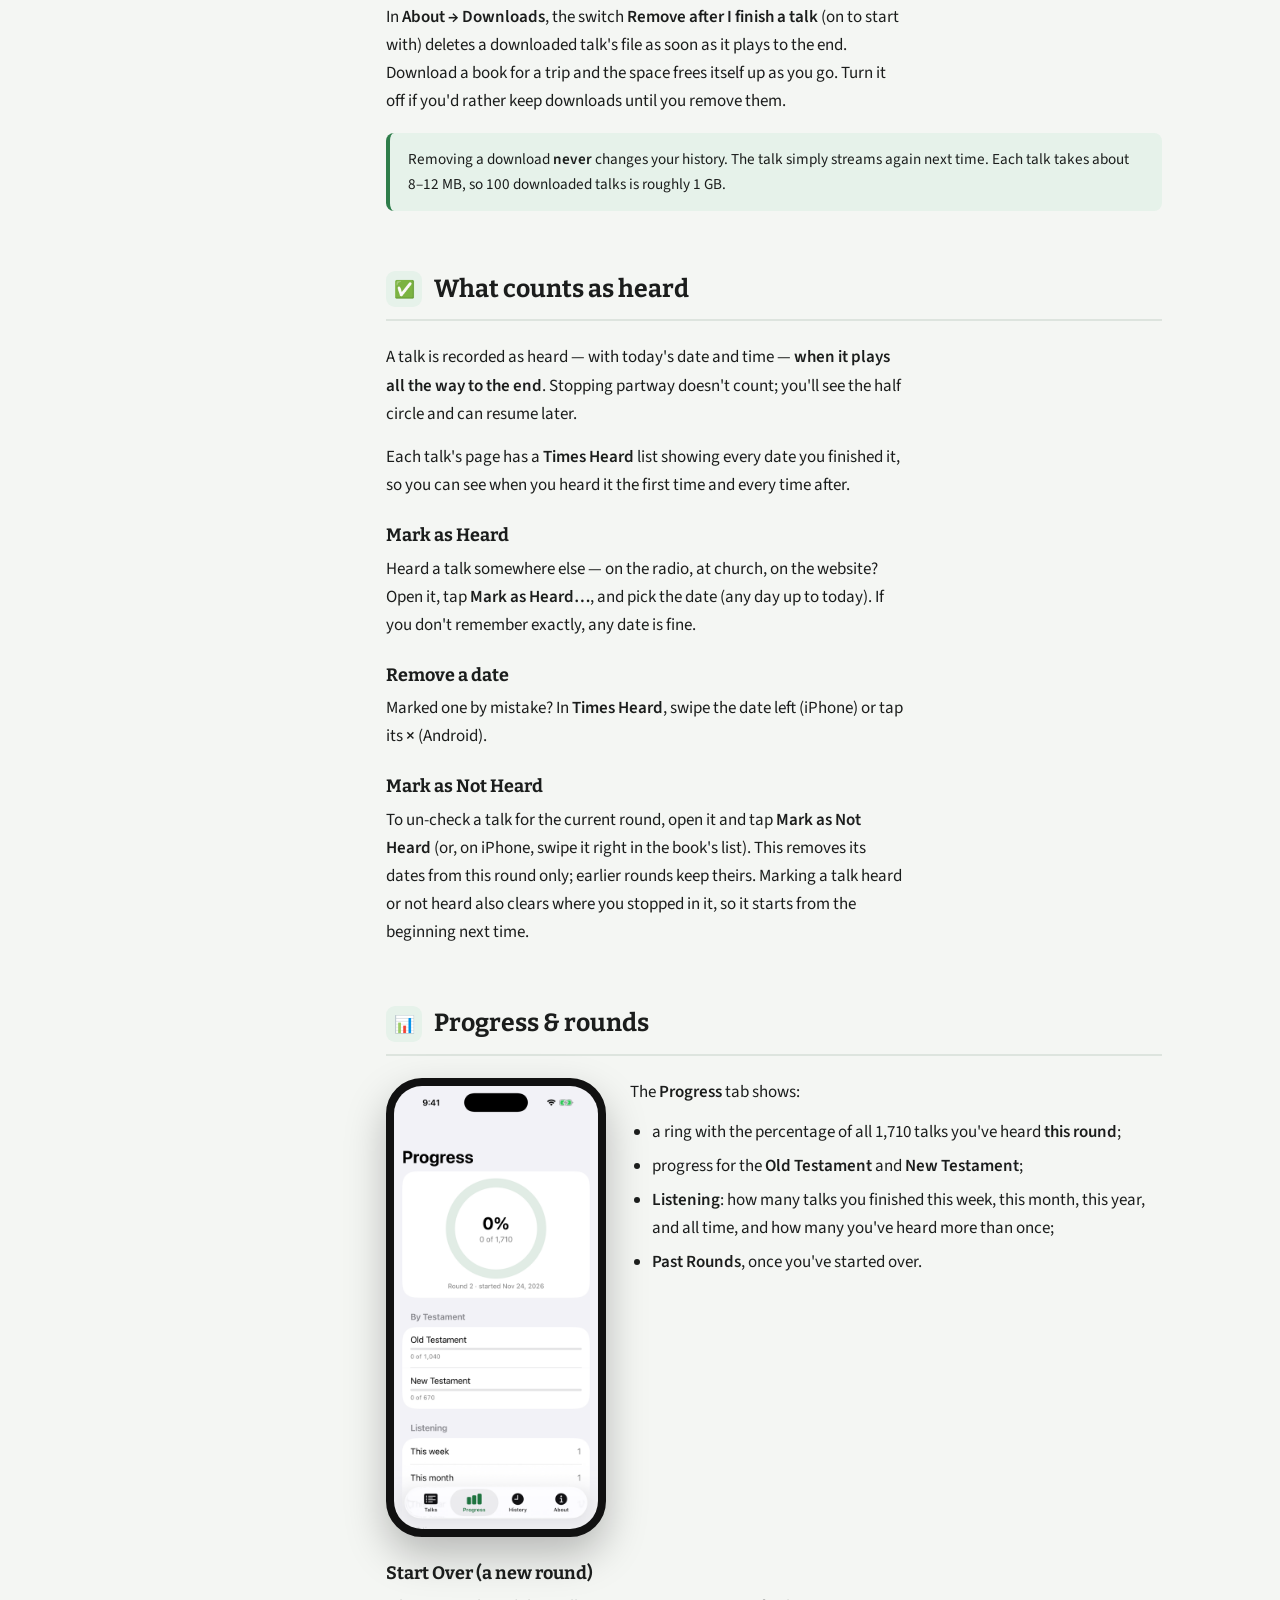
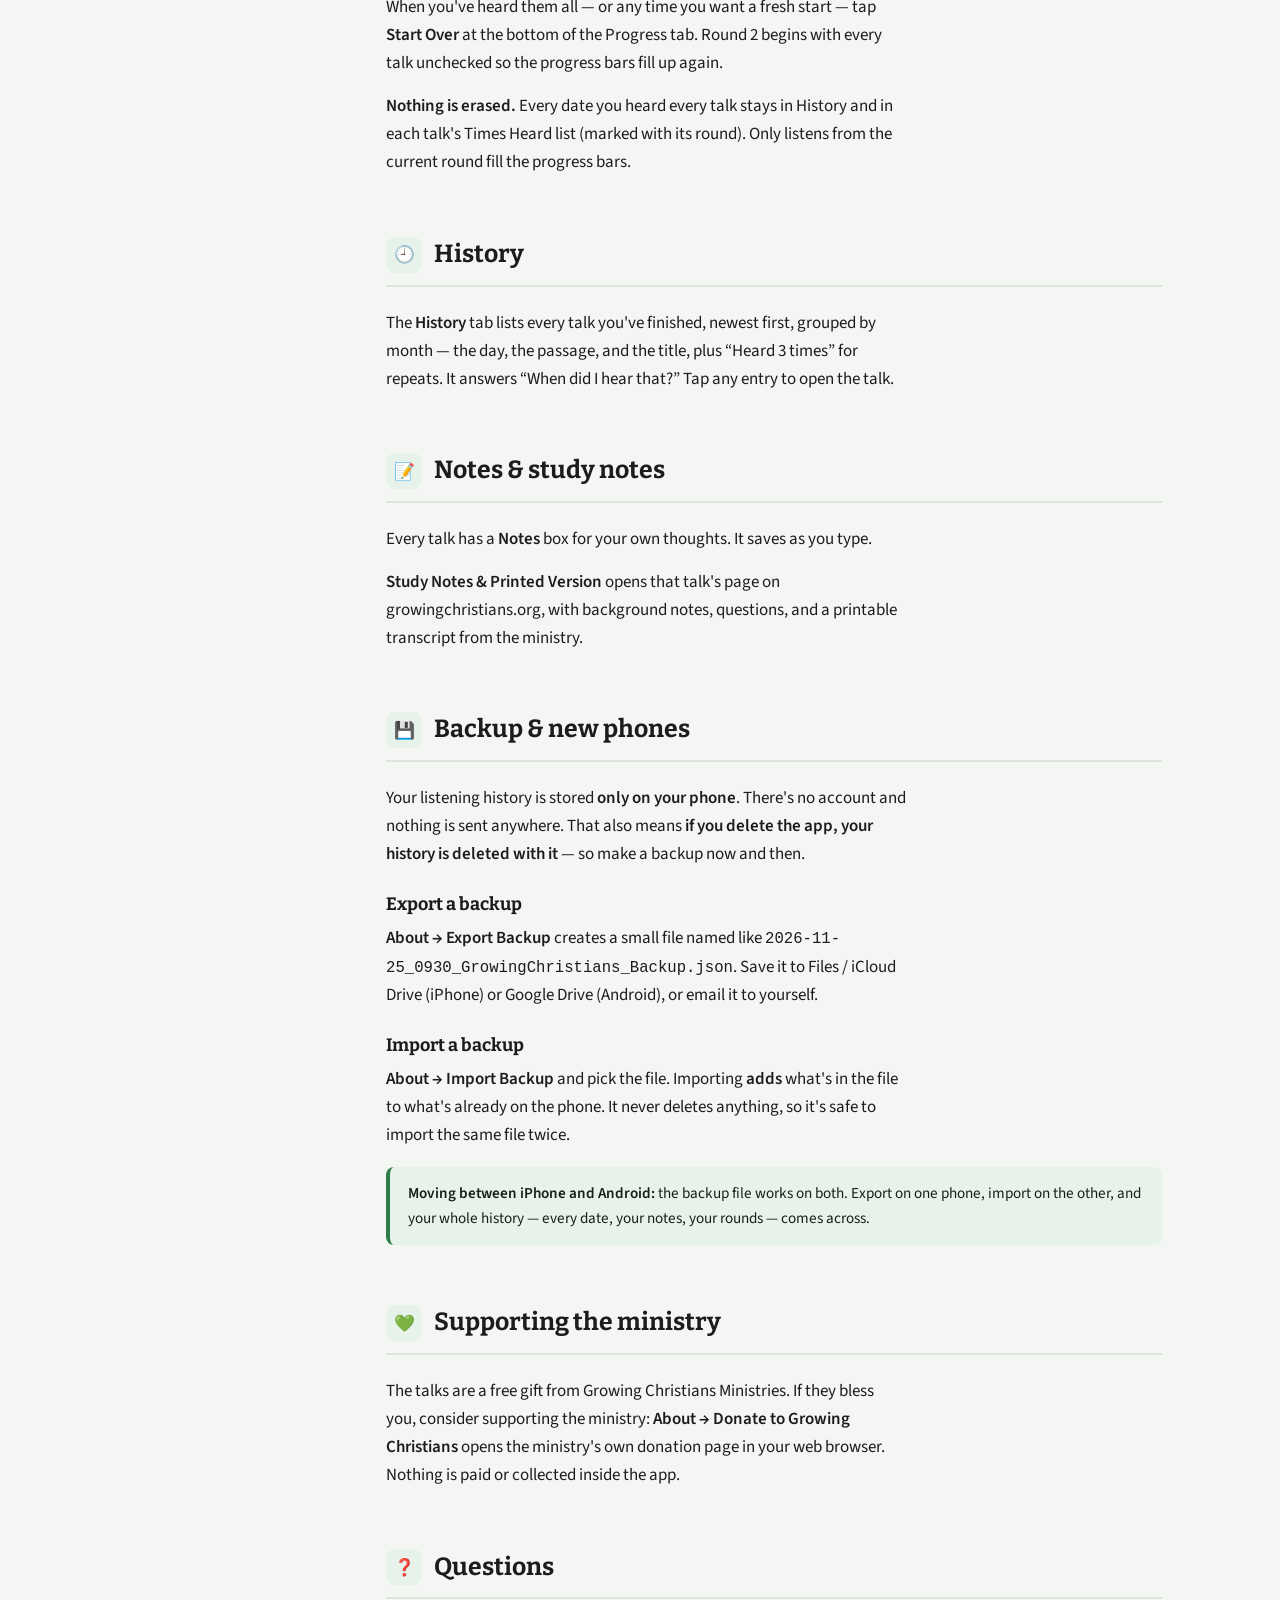
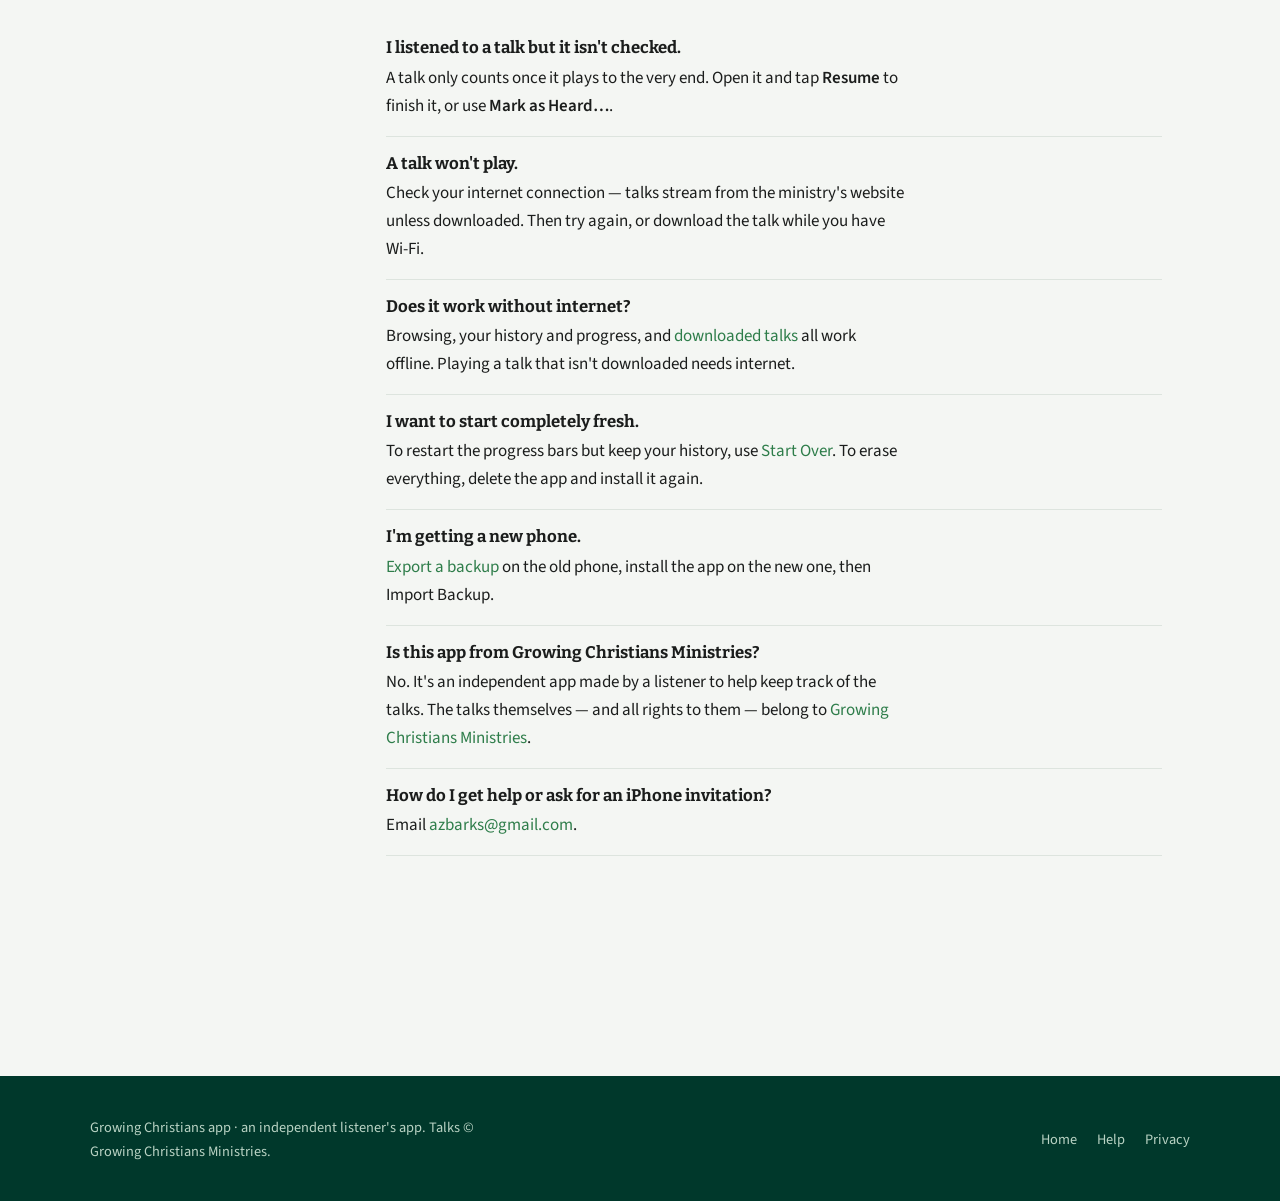
==== commit 15297e22: "Help: marking heard/not heard starts the talk over; Android download v9 Co-Authored-By: Claude Opus " ====
--- a/help.html
+++ b/help.html
@@ -269,7 +269,8 @@
         <p>Marked one by mistake? In <strong>Times Heard</strong>, swipe the date left (iPhone) or tap its <strong>×</strong> (Android).</p>
         <h3>Mark as Not Heard</h3>
         <p>To un-check a talk for the current round, open it and tap <strong>Mark as Not Heard</strong> (or, on iPhone, swipe it
-           right in the book's list). This removes its dates from this round only; earlier rounds keep theirs.</p>
+           right in the book's list). This removes its dates from this round only; earlier rounds keep theirs.
+           Marking a talk heard or not heard also clears where you stopped in it, so it starts from the beginning next time.</p>
       </section>
 
       <!-- ───────────────────────── Progress ───────────────────────── -->
